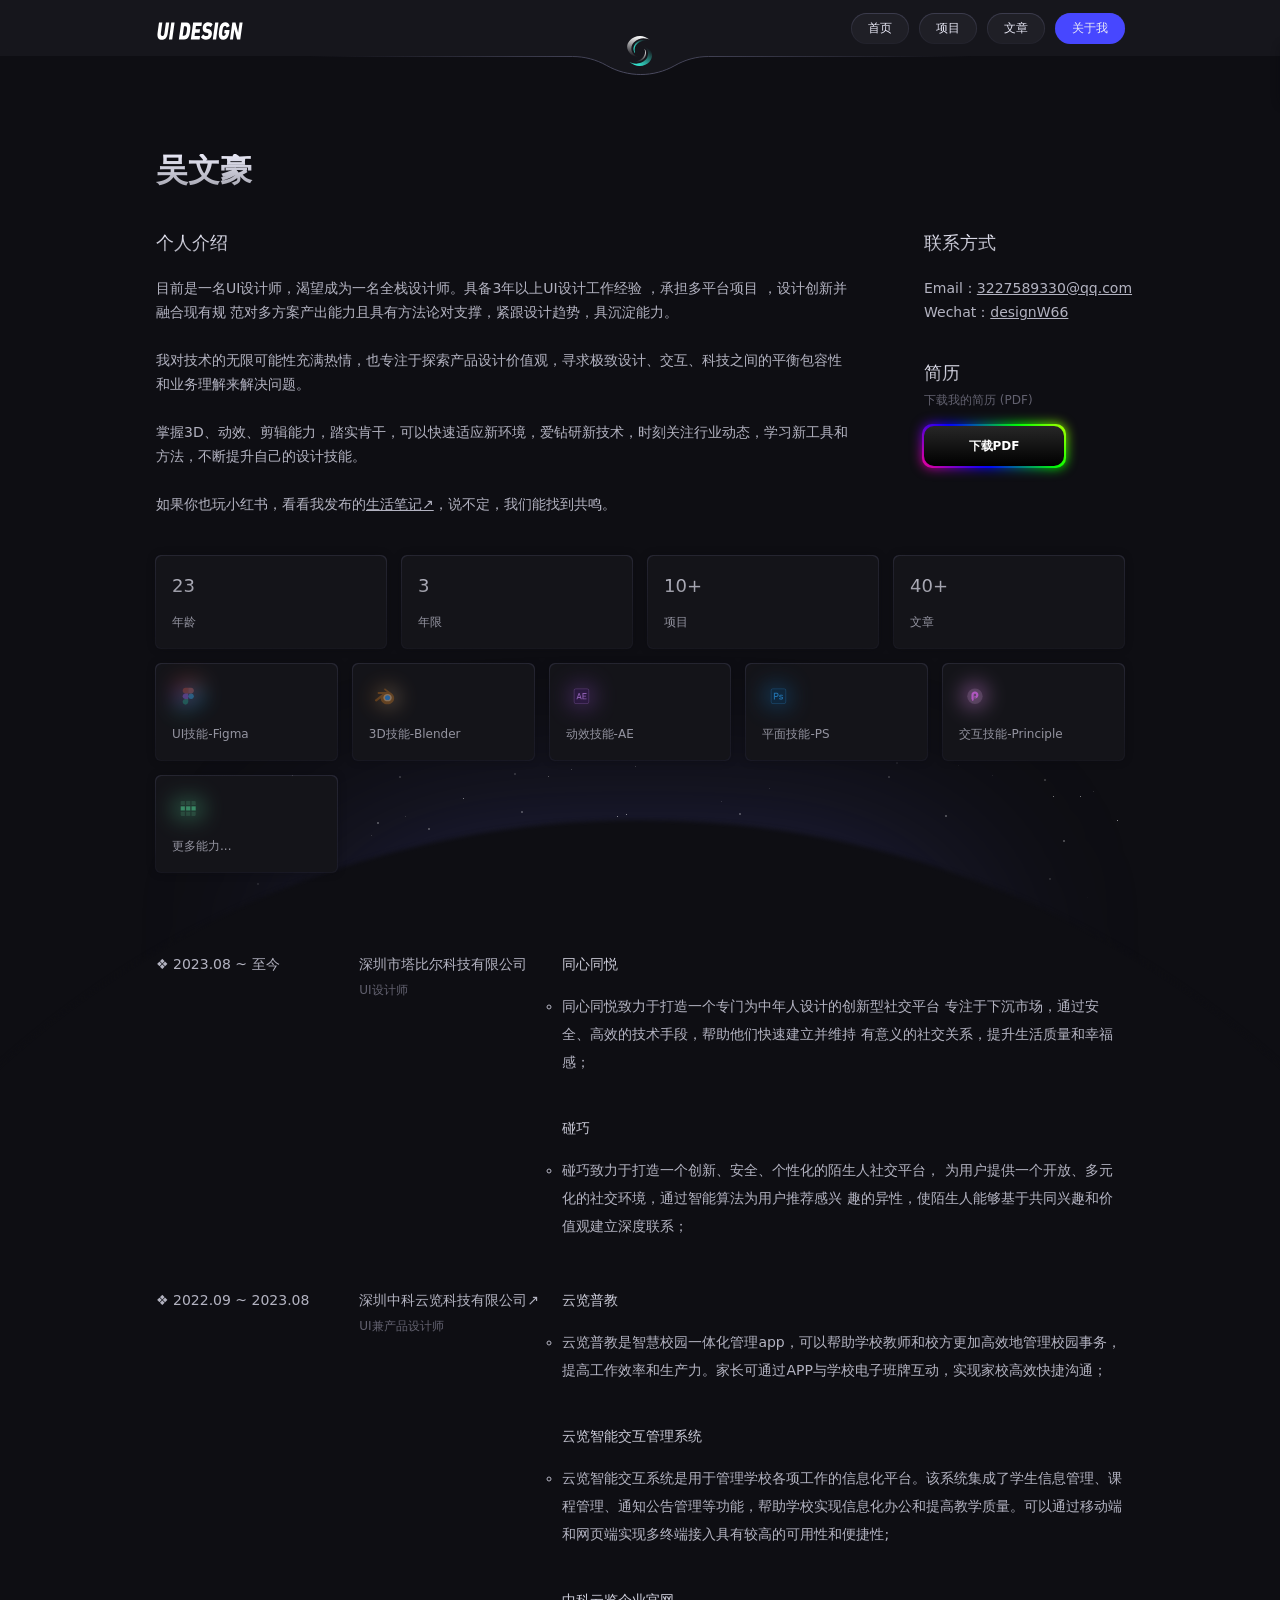
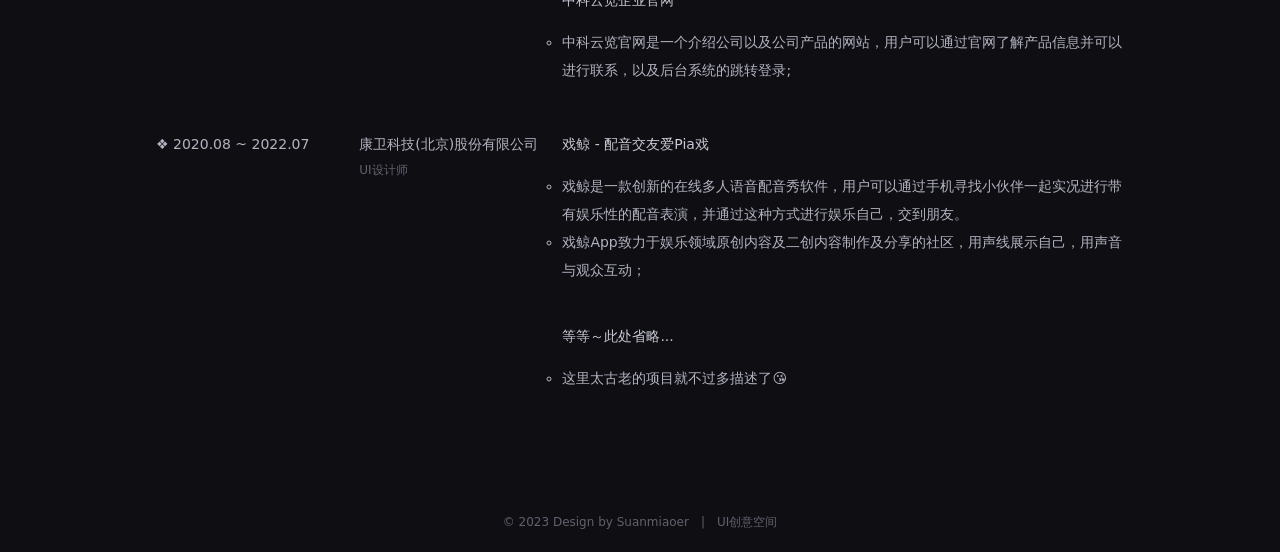
==== about.html @ 1fe94b53 "Add files via upload" ====
<!DOCTYPE html>
<html lang="zh-CN" style="color-scheme: dark;">

<head>
    <meta charset="UTF-8">
    <meta name="viewport" content="width=device-width, initial-scale=1.0">
    <title>吴文豪 - UI Designer</title>
    <link rel="stylesheet" href="./css/style.min.css">
    <link rel="shortcut icon" href="./assets/public/logo.ico" />
</head>

<body>
    <canvas class="fireworks"></canvas>
    <div class="head">
        <div class="main">
            <a href="./index.html" class="logo"><img src="./assets/public/logo_text.svg"></a>
            <div class="menu">
                <li class="magical btn" onclick="window.location.href='./index.html'">首页</li>
                <li class="magical btn" onclick="window.location.href='./work.html'">项目</li>
                <li class="magical btn" onclick="window.location.href='./blog.html'">文章</li>
                <li class="magical btn nav" onclick="window.location.href='./about.html'">关于我</li>
            </div>
            <div class="menu" id="menu-expand">
                <li class="magical btn skin" id="menu-expand-child"><i class="icon menu-icon"></i></li>
            </div>
            <div id="menu-panel">
                <div class="menu-panel-content">
                    <li class="magical btn" onclick="window.location.href='./index.html'">首页</li>
                    <li class="magical btn" onclick="window.location.href='./work.html'">项目</li>
                    <li class="magical btn" onclick="window.location.href='./blog.html'">文章</li>
                    <li class="magical btn nav" onclick="window.location.href='./about.html'">关于我</li>
                </div>
            </div>
        </div>
        <blockquote><img src="./assets/public/logo.svg"></blockquote>
    </div>
    <div class="about">
        <div class="about-top">
            <div class="about-name">吴文豪</div>
            <div class="about-info">
                <div class="about-info-left">
                    <div class="about-info-title">个人介绍</div>
                    <div class="introduce-desc">
                        目前是一名UI设计师，渴望成为一名全栈设计师。具备3年以上UI设计工作经验 ，承担多平台项目 ，设计创新并融合现有规
                        范对多方案产出能力且具有方法论对支撑，紧跟设计趋势，具沉淀能力。<br><br>
                        我对技术的无限可能性充满热情，也专注于探索产品设计价值观，寻求极致设计、交互、科技之间的平衡包容性和业务理解来解决问题。<br><br>
                        掌握3D、动效、剪辑能力，踏实肯干，可以快速适应新环境，爱钻研新技术，时刻关注行业动态，学习新工具和方法，不断提升自己的设计技能。<br><br>
                        如果你也玩小红书，看看我发布的<a
                            href="https://www.xiaohongshu.com/user/profile/5ea2fc3e000000000100bd95?xhsshare=CopyLink&appuid=5ea2fc3e000000000100bd95&apptime=1718446067"
                            target="_blank">生活笔记↗</a>，说不定，我们能找到共鸣。
                    </div>
                </div>
                <div class="about-info-right">
                    <div class="contact">
                        <div class="about-info-title">联系方式</div>
                        <div class="contact-desc">
                            <div class="list">
                                <div class="list-label">Email：</div>
                                <div href="javascript:" class="list-value" id="email" tabindex="0" role="button"
                                    title="点击复制邮箱">
                                    <a id="emailCopied">3227589330@qq.com</a>
                                </div>
                                <span class="list-value copied">copied&nbsp;✓</span>
                            </div>
                            <div class="list">
                                <div class="list-label">Wechat：</div>
                                <div class="list-value">
                                    <a class="tooltip">designW66
                                        <div class="tooltip-box">
                                            <img src="./assets/about/wechat.png">
                                        </div>
                                    </a>
                                </div>
                            </div>
                        </div>
                    </div>
                    <div class="resume">
                        <div class="about-info-title resume-title">简历</div>
                        <div class="resume-desc">
                            <div class="resume-desc-helptext">下载我的简历 (PDF)</div>
                            <a href="./assets/about/个人简历.pdf" target="_blank" download="个人简历.pdf">
                                <div class="magical resume-btn">下载PDF</div>
                            </a>
                        </div>
                    </div>
                </div>
            </div>
        </div>
        <div class="about-middle">
            <div class="power">
                <div class="list-00">
                    <div class="magical power-card-number">
                        <a>
                            <div class="card-title">23</div>
                            <div class="card-text">年龄</div>
                        </a>
                    </div>
                    <div class="magical power-card-number">
                        <a>
                            <div class="card-title">3</div>
                            <div class="card-text">年限</div>
                        </a>
                    </div>
                    <div class="magical power-card-number">
                        <a>
                            <div class="card-title">10+</div>
                            <div class="card-text">项目</div>
                        </a>
                    </div>
                    <div class="magical power-card-number">
                        <a>
                            <div class="card-title">40+</div>
                            <div class="card-text">文章</div>
                        </a>
                    </div>
                </div>
                <div class="list-01">
                    <div class="magical power-card">
                        <a>
                            <div class="card-img" style="background-image: url('./assets/about/figma.svg')"></div>
                            <div class="card-text">UI技能-Figma</div>
                        </a>
                    </div>
                    <div class="magical power-card">
                        <a>
                            <div class="card-img" style="background-image: url('./assets/about/blender.svg')"></div>
                            <div class="card-text">3D技能-Blender</div>
                        </a>
                    </div>
                    <div class="magical power-card">
                        <a>
                            <div class="card-img" style="background-image: url('./assets/about/ae.svg')"></div>
                            <div class="card-text">动效技能-AE</div>
                        </a>
                    </div>
                    <div class="magical power-card">
                        <a>
                            <div class="card-img" style="background-image: url('./assets/about/ps.svg')"></div>
                            <div class="card-text">平面技能-PS</div>
                        </a>
                    </div>
                    <div class="magical power-card">
                        <a>
                            <div class="card-img" style="background-image: url('./assets/about/pr.svg')"></div>
                            <div class="card-text">交互技能-Principle</div>
                        </a>
                    </div>
                    <div class="magical power-card">
                        <a>
                            <div class="card-img" style="background-image: url('./assets/about/menu.svg')"></div>
                            <div class="card-text">更多能力...</div>
                        </a>
                    </div>
                </div>
            </div>
        </div>
        <div class="about-bottom">
            <div class="experience">
                <div class="item">
                    <div class="time">❖ 2023.08 ~ 至今</div>
                    <div class="name">
                        <div class="company"><a href="javascript:void(0)"">深圳市塔比尔科技有限公司</a></div>
                        <div class=" job">UI设计师</div>
                    </div>
                    <div class="project-experience">
                        <div class="item">
                            <div class="title">同心同悦</div>
                            <div class="desc">
                                <ul>
                                    <li>同心同悦致力于打造一个专门为中年人设计的创新型社交平台 专注于下沉市场，通过安全、高效的技术手段，帮助他们快速建立并维持
                                        有意义的社交关系，提升生活质量和幸福感；</li>
                                </ul>
                            </div>
                        </div>
                        <div class="item">
                            <div class="title">碰巧</div>
                            <div class="desc">
                                <ul>
                                    <li>碰巧致力于打造一个创新、安全、个性化的陌生人社交平台， 为用户提供一个开放、多元化的社交环境，通过智能算法为用户推荐感兴
                                        趣的异性，使陌生人能够基于共同兴趣和价值观建立深度联系；</li>
                                </ul>
                            </div>
                        </div>
                    </div>
                </div>
                <div class="item">
                    <div class="time">❖ 2022.09 ~ 2023.08</div>
                    <div class="name">
                        <div class="company"><a href="https://yunlanzk.com/" target="_blank">深圳中科云览科技有限公司↗</a></div>
                        <div class="job">UI兼产品设计师</div>
                    </div>
                    <div class="project-experience">
                        <div class="item">
                            <div class="title">云览普教</div>
                            <div class="desc">
                                <ul>
                                    <li>云览普教是智慧校园一体化管理app，可以帮助学校教师和校方更加高效地管理校园事务，提高工作效率和生产力。家长可通过APP与学校电子班牌互动，实现家校高效快捷沟通；
                                    </li>
                                </ul>
                            </div>
                        </div>
                        <div class="item">
                            <div class="title">云览智能交互管理系统</div>
                            <div class="desc">
                                <ul>
                                    <li>云览智能交互系统是用于管理学校各项工作的信息化平台。该系统集成了学生信息管理、课程管理、通知公告管理等功能，帮助学校实现信息化办公和提高教学质量。可以通过移动端和网页端实现多终端接入具有较高的可用性和便捷性;
                                    </li>
                                </ul>
                            </div>
                        </div>
                        <div class="item">
                            <div class="title">中科云览企业官网</div>
                            <div class="desc">
                                <ul>
                                    <li>中科云览官网是一个介绍公司以及公司产品的网站，用户可以通过官网了解产品信息并可以进行联系，以及后台系统的跳转登录;</li>
                                </ul>
                            </div>
                        </div>
                    </div>
                </div>
                <div class="item">
                    <div class="time">❖ 2020.08 ~ 2022.07</div>
                    <div class="name">
                        <div class="company"><a href="javascript:void(0)">康卫科技(北京)股份有限公司</a></div>
                        <div class="job">UI设计师</div>
                    </div>
                    <div class="project-experience">
                        <div class="item">
                            <div class="title">戏鲸 - 配音交友爱Pia戏</div>
                            <div class="desc">
                                <ul>
                                    <li>戏鲸是一款创新的在线多人语音配音秀软件，用户可以通过手机寻找小伙伴一起实况进行带有娱乐性的配音表演，并通过这种方式进行娱乐自己，交到朋友。</li>
                                    <li>戏鲸App致力于娱乐领域原创内容及二创内容制作及分享的社区，用声线展示自己，用声音与观众互动；</li>
                                </ul>
                            </div>
                        </div>
                        <div class="item">
                            <div class="title">等等～此处省略...</div>
                            <div class="desc">
                                <ul>
                                    <li>这里太古老的项目就不过多描述了😘</li>
                                </ul>
                            </div>
                        </div>
                    </div>
                </div>
            </div>
        </div>
    </div>
    <div class="footer">
        <div class="copyright">
            <div>© 2023 Design by <a href="javascript:void(0)">Suanmiaoer</a></div>
            <span>|</span>
            <div class=" fillings">
                <a href="javascript:void(0)">UI创意空间</a>
            </div>
        </div>
    </div>
    <div class=" widget">
        <div class="shape-light"></div>
        <div class="shape-star">
            <div class="rising-stars rising-stars-visible">
                <div style="height:1px;width:1px"></div>
                <div style="height:2px;width:2px"></div>
                <div style="height:1px;width:1px"></div>
            </div>
        </div>
        <div class="shape-earth"></div>
    </div>
</body>
<script type="text/javascript">
    //切换窗口时改变页面title标题
    window.onblur = function () {
        document.title = "😭你快回来";
    };
    window.onfocus = function () {
        document.title = "吴文豪 - UI Designer";
    }
</script>
<script src="./js/main.min.js"></script>
<script src='./js/anime.js'></script>
<script src='./js/firework.js'></script>

</html>
---- css/style.min.css ----
@media screen and (max-width: 768px) {
    .about-info {
        flex-direction: column
    }

    .list-00,
    .list-01 {
        grid-template-columns: 1fr 1fr !important
    }

    .about-bottom .experience .item {
        grid-template-columns: none !important;
        grid-template-rows: 1fr !important
    }

    .blog-left {
        display: none
    }

    .menu {
        display: none !important
    }

    #menu-expand {
        display: block !important
    }

    .hello::after {
        width: 320px !important;
        height: 320px !important
    }

    .copyright span,
    .fillings,
    .friends {
        display: none !important
    }
}

@media screen and (min-width: 769px) {
    #menu-panel {
        left: 100vw !important
    }
}

* {
    border: 0;
    margin: 0;
    padding: 0;
    box-sizing: border-box;
    list-style: none;
    font-size: 12px;
    text-decoration: unset
}

body {
    background-color: #0E0E13;
    color: #E8E8F6;
    font-family: Roboto, system-ui, -apple-system, "Segoe UI", "Helvetica Neue", Arial, "Liberation Sans", sans-serif, "Apple Color Emoji", "Segoe UI Emoji", "Segoe UI Symbol", "Noto Color Emoji";
    -webkit-font-smoothing: antialiased;
    overflow-x: hidden
}

.fireworks {
    position: fixed;
    top: 0;
    left: 0;
    width: 100%;
    height: 100%;
    display: block;
    z-index: -999
}

.icon {
    font-size: 0
}

.icon.dark::before {
    content: url(../assets/public/skin_light.svg)
}

.icon.menu-icon::before {
    content: url(../assets/public/menu_icon.svg)
}

.magical {
    --circle-size: 600px;
    --inset: 1px;
    --border: 6px;
    position: relative;
    display: flex;
    align-items: center;
    justify-content: center;
    border-radius: var(--border);
    background-color: #0E0E13
}

.magical::before,
.magical::after {
    content: '';
    position: absolute;
    width: calc(100% + var(--inset)*2);
    height: calc(100% + var(--inset)*2);
    border-radius: var(--border);
    inset: calc(0 - var(--inset))
}

.magical::before {
    background: radial-gradient(var(--circle-size) circle at var(--mouse-x) var(--mouse-y), rgba(255, 255, 255, 0.3), transparent 40%);
    z-index: -1
}

.magical::after {
    background: linear-gradient(180deg, rgba(78, 78, 100, 0.48) 0%, rgba(78, 78, 100, 0.2) 100%);
    z-index: -2
}

.magical .show {
    width: 100%;
    height: 100%;
    position: absolute;
    border-radius: var(--border);
    opacity: 0;
    pointer-events: none;
    background: radial-gradient(var(--circle-size) circle at var(--mouse-x) var(--mouse-y), rgba(255, 255, 255, 0.01), transparent 40%)
}

.btn {
    --border: 9999px;
    background-image: radial-gradient(var(--circle-size) circle at var(--mouse-x) var(--mouse-y), rgba(255, 255, 255, 0.06), transparent 40%)
}

.btn::before {
    background: radial-gradient(var(--circle-size) circle at var(--mouse-x) var(--mouse-y), rgba(255, 255, 255, 0.4), transparent 40%)
}

.btn::after {
    background: linear-gradient(180deg, rgba(78, 78, 100, 0.68) 0%, rgba(78, 78, 100, 0.2) 100%)
}

.head {
    position: fixed;
    padding: 0 40px;
    width: 100%;
    --height: 56px;
    height: var(--height);
    display: flex;
    justify-content: center;
    align-items: center;
    --mw: 968px;
    background: rgba(25, 25, 32, 0.8);
    backdrop-filter: blur(4px);
    flex-direction: column;
    z-index: 100
}

.head .main {
    width: 100%;
    display: flex;
    justify-content: space-between;
    align-items: center;
    max-width: var(--mw)
}

.head .logo {
    height: 20px
}

.head #menu-expand {
    display: none
}

.head #menu-expand.active {
    pointer-events: none
}

.head #menu-expand.active+#menu-panel {
    left: 40px
}

.head #menu-expand>.menu-icon {
    transition: transform .5s
}

.head #menu-expand .active #menu-expand>.menu-icon {
    transform: rotate(45deg)
}

@keyframes goOut {
    0% {
        left: 40px
    }

    100% {
        left: 100vw
    }
}

.head .menu {
    display: flex;
    gap: 12px
}

.head .menu li {
    --circle-size: 100px;
    border-radius: 9999px;
    padding: 6px 16px;
    cursor: pointer;
    background-color: #1F1F26;
    transition: .3s background ease-in-out
}

.head .menu li.nav,
.head .menu li.nav::before {
    background-color: #4747ff
}

.head .menu .skin {
    width: 14px;
    padding: 6px 13px
}

.head #menu-panel {
    width: calc(100vw - 80px);
    position: absolute;
    top: 44px;
    left: 100vw;
    padding: 16px 24px;
    background: rgba(25, 25, 32, 0.96);
    backdrop-filter: blur(4px);
    border-radius: 6px;
    box-shadow: 0px 0px 8px 0px rgba(10, 10, 14, 0.4);
    z-index: 101
}

.head #menu-panel .menu-panel-content {
    display: flex;
    flex-direction: row;
    flex-wrap: wrap;
    justify-content: flex-end;
    gap: 16px
}

.head #menu-panel .menu-panel-content li {
    --circle-size: 100px;
    border-radius: 9999px;
    padding: 6px 16px;
    cursor: pointer;
    background-color: #1F1F26;
    transition: .3s background ease-in-out
}

.head #menu-panel .menu-panel-content li.nav,
.head #menu-panel .menu-panel-content li.nav::before {
    background-color: #6361DC
}

.head blockquote {
    position: absolute;
    inset: calc(20px + var(--height)) 0 0;
    font-size: 0;
    width: 100%;
    display: flex;
    align-items: flex-end;
    justify-content: center
}

.head blockquote::after {
    content: '';
    position: absolute;
    bottom: 0;
    left: 0;
    right: 0;
    height: 20px;
    background: url("../assets/public/head_bottom_line.svg") no-repeat center top;
    z-index: -1
}

.head blockquote img {
    margin-bottom: 10px;
    animation: rotate 6s linear infinite
}

@keyframes rotate {
    0% {
        transform: rotate(0deg)
    }

    100% {
        transform: rotate(360deg)
    }
}

.footer {
    padding: 60px 40px 20px 40px;
    font-size: 12px;
    line-height: 20px;
    color: #62616F
}

.footer .copyright {
    display: flex;
    justify-content: center;
    align-items: center;
    --mw: 968px;
    gap: 12px
}

.footer .copyright .main {
    width: 100%;
    display: flex;
    justify-content: space-between;
    align-items: center;
    max-width: var(--mw)
}

.footer .copyright a {
    transition: color .15s ease-in;
    color: #62616F
}

.footer .copyright a:hover {
    color: #6361DC
}

.footer .copyright .friends {
    display: flex;
    justify-content: center;
    align-items: center;
    --mw: 968px;
    gap: 8px
}

.footer .copyright .friends .main {
    width: 100%;
    display: flex;
    justify-content: space-between;
    align-items: center;
    max-width: var(--mw)
}

.widget {
    display: flex;
    justify-content: center;
    align-items: center;
    --mw: 968px
}

.widget .main {
    width: 100%;
    display: flex;
    justify-content: space-between;
    align-items: center;
    max-width: var(--mw)
}

.widget .shape-light {
    z-index: -99;
    position: fixed;
    bottom: -180px;
    width: 600px;
    height: 200px;
    border-radius: 9999px;
    background: rgba(99, 97, 220, 0.4);
    filter: blur(100px)
}

.widget .shape-star {
    position: fixed;
    z-index: -98;
    bottom: 0;
    height: 150px;
    width: var(--mw);
    -webkit-mask-image: linear-gradient(180deg, rgba(217, 217, 217, 0) 0%, rgba(217, 217, 217, 0.8) 25%, #d9d9d9 50%, rgba(217, 217, 217, 0.8) 75%, rgba(217, 217, 217, 0) 100%);
    mask-image: linear-gradient(180deg, rgba(217, 217, 217, 0) 0%, rgba(217, 217, 217, 0.8) 25%, #d9d9d9 50%, rgba(217, 217, 217, 0.8) 75%, rgba(217, 217, 217, 0) 100%);
    -webkit-mask-size: cover;
    mask-size: cover
}

@keyframes risingStarsAnination {
    0% {
        transform: translateZ(0) translateY(0)
    }

    to {
        transform: translateZ(0) translateY(-2000px)
    }
}

.widget .shape-star .rising-stars {
    opacity: .7;
    pointer-events: none
}

.widget .shape-star .rising-stars div {
    background: transparent;
    border-radius: 50%
}

.widget .shape-star .rising-stars div:nth-child(1) {
    animation-duration: 100s !important;
    box-shadow: 136px 13273px #fff, 347px 1735px #fff, 813px 1674px #fff, 1949px 440px #fff, 1440px 41px #fff, 437px 1122px #fff, 406px 430px #fff, 1014px 25px #fff, 1330px 1616px #fff, 1636px 1496px #fff, 1358px 800px #fff, 48px 857px #fff, 900px 1821px #fff, 906px 1975px #fff, 832px 163px #fff, 1911px 1480px #fff, 576px 523px #fff, 783px 1435px #fff, 738px 1712px #fff, 1822px 193px #fff, 1168px 1172px #fff, 480px 687px #fff, 798px 337px #fff, 1747px 824px #fff, 1296px 1690px #fff, 1277px 1786px #fff, 1941px 1271px #fff, 1925px 784px #fff, 400px 1302px #fff, 112px 882px #fff, 1008px 1624px #fff, 55px 1604px #fff, 1143px 1555px #fff, 1354px 1344px #fff, 1687px 601px #fff, 651px 617px #fff, 984px 1737px #fff, 505px 1689px #fff, 634px 1460px #fff, 770px 827px #fff, 315px 833px #fff, 192px 1677px #fff, 1324px 580px #fff, 1862px 1217px #fff, 157px 1255px #fff, 1265px 1949px #fff, 259px 482px #fff, 1925px 39px #fff, 1823px 1401px #fff, 172px 1227px #fff, 1120px 662px #fff, 621px 681px #fff, 959px 1389px #fff, 370px 367px #fff, 1629px 754px #fff, 117px 756px #fff, 415px 19px #fff, 1158px 1227px #fff, 36px 322px #fff, 315px 1172px #fff, 1156px 1010px #fff, 758px 828px #fff, 1576px 1585px #fff, 725px 1487px #fff, 1987px 1199px #fff, 832px 827px #fff, 1162px 92px #fff, 103px 1868px #fff, 588px 198px #fff, 695px 984px #fff, 1256px 1513px #fff, 29px 924px #fff, 1991px 1022px #fff, 317px 932px #fff, 114px 1610px #fff, 1073px 1420px #fff, 1161px 1045px #fff, 684px 312px #fff, 250px 419px #fff, 151px 76px #fff, 1228px 400px #fff, 1381px 202px #fff, 1210px 207px #fff, 951px 1633px #fff, 1585px 1768px #fff, 1187px 1462px #fff, 231px 1455px #fff, 1457px 1778px #fff, 1604px 75px #fff, 1952px 1575px #fff, 1870px 10px #fff, 1240px 1824px #fff, 591px 554px #fff, 1696px 112px #fff, 1618px 662px #fff, 860px 1971px #fff, 899px 1140px #fff, 1334px 285px #fff, 1051px 732px #fff, 267px 1737px #fff, 1363px 965px #fff, 1829px 1718px #fff, 1966px 1063px #fff, 979px 1908px #fff, 1654px 1085px #fff, 416px 1055px #fff, 1758px 576px #fff, 1604px 720px #fff, 840px 143px #fff, 852px 1385px #fff, 411px 1808px #fff, 992px 28px #fff, 1461px 122px #fff, 1110px 671px #fff, 221px 1734px #fff, 1886px 1139px #fff, 1963px 1765px #fff, 406px 456px #fff, 461px 1710px #fff, 524px 1305px #fff, 905px 1265px #fff, 731px 126px #fff, 1748px 186px #fff, 759px 1511px #fff, 1502px 1174px #fff, 163px 1326px #fff, 1236px 416px #fff, 963px 1543px #fff, 509px 373px #fff, 1965px 942px #fff, 1621px 1614px #fff, 211px 515px #fff, 1064px 990px #fff, 475px 715px #fff, 1977px 366px #fff, 1480px 1801px #fff, 693px 701px #fff, 944px 628px #fff, 1870px 1324px #fff, 1745px 442px #fff, 753px 1087px #fff, 1639px 620px #fff, 1838px 1570px #fff, 1945px 1028px #fff, 1692px 1037px #fff, 276px 440px #fff, 668px 1787px #fff, 440px 1541px #fff, 1493px 199px #fff, 1930px 1584px #fff, 1856px 700px #fff, 1161px 682px #fff, 1671px 664px #fff, 286px 1182px #fff, 1933px 1388px #fff, 743px 1367px #fff, 849px 1823px #fff, 136px 25px #fff, 568px 102px #fff, 659px 687px #fff, 27px 211px #fff, 1980px 602px #fff, 383px 176px #fff, 1124px 470px #fff, 1143px 100px #fff, 1744px 1751px #fff, 689px 614px #fff, 596px 1867px #fff, 710px 883px #fff, 637px 202px #fff, 1372px 962px #fff, 1595px 1650px #fff, 1491px 1428px #fff, 873px 235px #fff, 1127px 582px #fff, 700px 140px #fff, 1470px 1395px #fff, 1133px 1532px #fff, 1736px 1749px #fff, 1841px 228px #fff, 529px 1790px #fff, 1084px 1246px #fff, 1365px 230px #fff, 529px 304px #fff, 528px 1689px #fff, 1549px 1892px #fff, 975px 1315px #fff, 1924px 1909px #fff, 423px 115px #fff, 1198px 432px #fff, 1081px 956px #fff, 1890px 1360px #fff, 872px 535px #fff, 781px 630px #fff, 1010px 197px #fff, 651px 125px #fff, 1569px 1159px #fff, 233px 759px #fff, 372px 139px #fff, 742px 1233px #fff, 302px 1514px #fff, 1159px 879px #fff, 1536px 213px #fff, 1212px 49px #fff, 897px 1653px #fff, 1735px 765px #fff, 1086px 410px #fff, 609px 1933px #fff, 127px 172px #fff, 179px 1873px #fff, 584px 299px #fff, 861px 1050px #fff, 400px 234px #fff, 1401px 806px #fff, 1086px 47px #fff, 1735px 1844px #fff, 1874px 1698px #fff, 975px 720px #fff, 164px 845px #fff, 461px 66px #fff, 894px 1102px #fff, 151px 1968px #fff, 258px 1303px #fff, 366px 593px #fff, 390px 1023px #fff, 1296px 661px #fff, 308px 285px #fff, 554px 1926px #fff, 1409px 527px #fff, 1661px 316px #fff, 101px 439px #fff, 1051px 1323px #fff, 1144px 1541px #fff, 479px 16px #fff, 1172px 911px #fff, 1087px 1807px #fff, 1699px 628px #fff, 1859px 1056px #fff, 571px 1977px #fff, 137px 1578px #fff, 906px 847px #fff, 1071px 430px #fff, 212px 323px #fff, 353px 276px #fff, 680px 316px #fff, 1781px 1151px #fff, 137px 1426px #fff, 1270px 1679px #fff, 696px 220px #fff, 587px 184px #fff, 704px 795px #fff, 1646px 907px #fff, 1546px 11px #fff, 369px 1976px #fff, 1199px 815px #fff, 290px 913px #fff, 159px 1921px #fff, 955px 1406px #fff, 748px 1132px #fff, 1388px 1674px #fff, 1390px 1925px #fff, 961px 70px #fff, 1015px 927px #fff, 470px 64px #fff, 1125px 684px #fff, 615px 1839px #fff, 1318px 1437px #fff, 1338px 1130px #fff, 295px 1857px #fff, 1656px 1208px #fff, 1550px 1250px #fff, 595px 1523px #fff, 943px 1812px #fff, 976px 1048px #fff, 175px 1883px #fff, 641px 1066px #fff, 1115px 758px #fff, 1726px 1072px #fff, 1403px 1085px #fff, 1601px 935px #fff, 221px 877px #fff, 1318px 1484px #fff, 1382px 1995px #fff, 737px 1875px #fff, 772px 1635px #fff, 869px 1654px #fff, 1179px 18px #fff, 518px 695px #fff, 691px 1963px #fff, 1290px 1259px #fff, 121px 1616px #fff, 531px 1751px #fff, 538px 968px #fff, 1492px 1387px #fff, 848px 1586px #fff, 665px 1946px #fff, 307px 984px #fff, 593px 1790px #fff, 282px 981px #fff, 1383px 1886px #fff, 1220px 1353px #fff, 537px 1893px #fff, 1228px 1085px #fff, 1415px 532px #fff, 660px 982px #fff, 308px 1837px #fff, 1644px 694px #fff, 1137px 296px #fff, 1010px 450px #fff, 1405px 1366px #fff, 1823px 1910px #fff, 623px 1983px #fff, 585px 716px #fff, 1521px 888px #fff, 334px 1235px #fff, 989px 1957px #fff, 1055px 1917px #fff, 1012px 1921px #fff, 502px 793px #fff, 362px 394px #fff, 437px 1451px #fff, 49px 1224px #fff, 1883px 326px #fff, 235px 1679px #fff, 355px 1148px #fff, 204px 907px #fff, 1405px 851px #fff, 404px 986px #fff, 126px 239px #fff, 1311px 1960px #fff, 1178px 804px #fff, 692px 1467px #fff, 523px 1043px #fff, 259px 1128px #fff, 940px 229px #fff, 733px 590px #fff, 845px 1397px #fff, 64px 383px #fff, 220px 1136px #fff, 307px 48px #fff, 1996px 1239px #fff, 495px 322px #fff, 1245px 1786px #fff, 392px 26px #fff, 1053px 835px #fff, 68px 296px #fff, 1165px 63px #fff, 1992px 584px #fff, 1947px 881px #fff, 1012px 205px #fff, 419px 1901px #fff, 91px 667px #fff, 558px 1692px #fff, 129px 252px #fff, 369px 428px #fff, 241px 1865px #fff, 289px 1345px #fff, 1591px 1655px #fff, 29px 585px #fff, 489px 885px #fff, 342px 307px #fff, 589px 658px #fff, 1069px 348px #fff, 355px 690px #fff, 1141px 483px #fff, 299px 1211px #fff, 217px 1040px #fff, 266px 524px #fff, 1151px 304px #fff, 777px 1096px #fff, 1166px 1726px #fff, 1332px 819px #fff, 986px 1727px #fff, 87px 1949px #fff, 1962px 83px #fff, 133px 708px #fff, 1603px 504px #fff, 487px 1316px #fff, 216px 863px #fff, 877px 162px #fff, 1234px 1181px #fff, 1102px 1118px #fff, 509px 475px #fff, 621px 935px #fff, 658px 589px #fff, 665px 1606px #fff, 878px 1542px #fff, 864px 882px #fff, 1070px 1310px #fff, 1983px 1146px #fff, 1673px 1885px #fff, 1008px 351px #fff, 1896px 494px #fff, 1523px 1071px #fff, 1424px 773px #fff, 1077px 571px #fff, 281px 602px #fff, 19px 1135px #fff, 852px 1826px #fff, 1114px 1291px #fff, 956px 257px #fff, 1956px 1188px #fff, 1779px 284px #fff, 204px 613px #fff, 1892px 1213px #fff, 1787px 1914px #fff, 1732px 695px #fff, 1497px 375px #fff, 1266px 1719px #fff, 1668px 1242px #fff, 931px 147px #fff, 399px 1359px #fff, 1626px 518px #fff, 840px 1495px #fff, 145px 926px #fff, 924px 46px #fff, 1907px 1649px #fff, 953px 1435px #fff, 1530px 373px #fff, 320px 1346px #fff, 1007px 581px #fff, 897px 46px #fff, 926px 1693px #fff, 1187px 370px #fff, 69px 939px #fff, 64px 1548px #fff, 66px 491px #fff, 1871px 676px #fff, 1240px 722px #fff, 1223px 216px #fff, 1743px 1566px #fff, 1901px 1944px #fff, 918px 583px #fff, 285px 601px #fff, 1303px 263px #fff, 1156px 1288px #fff, 1897px 61px #fff, 463px 1533px #fff, 98px 1153px #fff, 1430px 1811px #fff, 304px 651px #fff, 722px 260px #fff, 219px 1577px #fff, 157px 112px #fff, 1146px 1534px #fff, 972px 230px #fff, 529px 962px #fff, 91px 947px #fff, 410px 1245px #fff, 1556px 586px #fff, 591px 1038px #fff, 1571px 892px #fff, 236px 1129px #fff, 976px 1915px #fff, 903px 590px #fff, 939px 521px #fff, 697px 859px #fff, 1192px 71px #fff, 614px 366px #fff, 1197px 1094px #fff, 1433px 839px #fff, 1689px 1700px #fff, 1023px 1084px #fff, 176px 1110px #fff, 12px 830px #fff, 1880px 1619px #fff, 1914px 994px #fff, 218px 987px #fff, 1585px 517px #fff, 1837px 502px #fff, 1878px 1043px #fff, 30px 837px #fff, 1582px 1999px #fff, 1698px 940px #fff, 613px 266px #fff, 1628px 29px #fff, 1113px 180px #fff, 239px 269px #fff, 1903px 449px #fff, 1788px 1095px #fff, 51px 1761px #fff, 421px 1073px #fff, 353px 292px #fff, 1612px 749px #fff, 986px 601px #fff, 450px 343px #fff, 1386px 1341px #fff, 204px 848px #fff, 1527px 110px #fff, 379px 1993px #fff, 820px 1197px #fff, 279px 1804px #fff, 160px 1801px #fff, 1475px 1135px #fff, 1374px 1626px #fff, 873px 1542px #fff, 1637px 1435px #fff, 470px 1761px #fff, 628px 919px #fff, 628px 574px #fff
}

.widget .shape-star .rising-stars div:nth-child(2) {
    animation-duration: 150s !important;
    box-shadow: 1046px 2770px #fff, 584px 202px #fff, 195px 1038px #fff, 84px 741px #fff, 466px 961px #fff, 192px 609px #fff, 704px 571px #fff, 1498px 1059px #fff, 21px 1214px #fff, 643px 408px #fff, 848px 514px #fff, 420px 1928px #fff, 866px 698px #fff, 1071px 119px #fff, 1284px 570px #fff, 907px 89px #fff, 1990px 137px #fff, 768px 1886px #fff, 1602px 623px #fff, 223px 255px #fff, 1224px 1955px #fff, 1216px 1001px #fff, 817px 1781px #fff, 1586px 684px #fff, 221px 71px #fff, 1885px 1713px #fff, 1441px 15px #fff, 1946px 1649px #fff, 437px 1773px #fff, 1831px 657px #fff, 1230px 220px #fff, 906px 1681px #fff, 906px 184px #fff, 1689px 859px #fff, 1655px 564px #fff, 1900px 1354px #fff, 378px 1964px #fff, 985px 1685px #fff, 1357px 999px #fff, 1518px 1502px #fff, 1068px 338px #fff, 920px 1753px #fff, 1589px 1108px #fff, 1212px 1920px #fff, 199px 596px #fff, 172px 67px #fff, 1104px 797px #fff, 682px 571px #fff, 228px 1285px #fff, 401px 751px #fff, 558px 1703px #fff, 1382px 736px #fff, 463px 1746px #fff, 579px 1384px #fff, 208px 1771px #fff, 290px 881px #fff, 408px 1189px #fff, 1024px 768px #fff, 247px 282px #fff, 1254px 1274px #fff, 592px 1785px #fff, 460px 914px #fff, 275px 429px #fff, 991px 93px #fff, 1961px 429px #fff, 998px 1797px #fff, 1363px 1258px #fff, 1387px 611px #fff, 1850px 482px #fff, 401px 482px #fff, 899px 966px #fff, 1424px 1844px #fff, 1555px 1899px #fff, 625px 506px #fff, 41px 219px #fff, 958px 1518px #fff, 1894px 717px #fff, 1207px 807px #fff, 183px 614px #fff, 1146px 467px #fff, 349px 1521px #fff, 587px 1330px #fff, 940px 1640px #fff, 1167px 1990px #fff, 1728px 1870px #fff, 88px 336px #fff, 1326px 944px #fff, 1103px 117px #fff, 1531px 1508px #fff, 588px 1497px #fff, 1193px 1036px #fff, 475px 345px #fff, 775px 731px #fff, 1189px 411px #fff, 1657px 108px #fff, 828px 1788px #fff, 622px 357px #fff, 1441px 1292px #fff, 1332px 361px #fff, 979px 376px #fff, 504px 412px #fff, 1470px 290px #fff, 1422px 1637px #fff, 911px 1694px #fff, 1304px 1729px #fff, 1378px 890px #fff, 181px 1238px #fff, 166px 1011px #fff, 570px 823px #fff, 1842px 771px #fff, 1495px 189px #fff, 324px 1077px #fff, 850px 883px #fff, 1718px 1273px #fff, 1559px 215px #fff, 425px 254px #fff, 114px 1855px #fff, 1425px 253px #fff, 1327px 477px #fff, 1644px 234px #fff, 851px 1060px #fff, 384px 1151px #fff, 78px 433px #fff, 269px 847px #fff, 11px 1426px #fff, 1583px 31px #fff, 1067px 48px #fff, 1532px 544px #fff, 1418px 923px #fff, 1609px 1733px #fff, 96px 1597px #fff, 1818px 421px #fff, 1059px 181px #fff, 156px 1830px #fff, 1565px 11px #fff, 989px 287px #fff, 827px 459px #fff, 1730px 1155px #fff, 688px 939px #fff, 694px 6px #fff, 360px 1041px #fff, 1230px 1560px #fff, 1228px 1637px #fff, 207px 460px #fff, 1869px 627px #fff, 69px 872px #fff, 438px 154px #fff, 217px 721px #fff, 141px 678px #fff, 606px 1622px #fff, 1836px 1505px #fff, 568px 1817px #fff, 1692px 901px #fff, 1726px 1257px #fff, 272px 77px #fff, 1327px 405px #fff, 833px 628px #fff, 974px 782px #fff, 828px 1085px #fff, 1516px 57px #fff, 1432px 279px #fff, 1308px 608px #fff, 419px 1365px #fff, 989px 1354px #fff, 343px 557px #fff, 1787px 1617px #fff, 609px 281px #fff, 397px 635px #fff, 330px 1483px #fff, 1039px 1891px #fff, 623px 390px #fff, 849px 1113px #fff, 774px 1584px #fff, 339px 1374px #fff, 910px 294px #fff, 348px 1997px #fff, 961px 1571px #fff, 108px 1103px #fff, 761px 1908px #fff, 1612px 1543px #fff, 1978px 1013px #fff, 1420px 170px #fff, 250px 157px #fff, 760px 804px #fff, 503px 1240px #fff, 913px 1425px #fff, 694px 541px #fff, 999px 1757px #fff, 1792px 865px #fff, 521px 1962px #fff, 892px 1943px #fff, 1266px 744px #fff, 1315px 121px #fff, 957px 1880px #fff, 1387px 334px #fff, 101px 132px #fff, 760px 1557px #fff, 1100px 112px #fff, 879px 173px #fff, 1712px 1707px #fff, 888px 28px #fff, 33px 1189px #fff, 1316px 1591px #fff, 254px 1751px #fff, 494px 1485px #fff, 1654px 782px #fff, 1983px 693px #fff, 754px 1919px #fff, 1116px 85px #fff, 1417px 634px #fff, 343px 657px #fff, 481px 1867px #fff, 805px 1831px #fff, 213px 1734px #fff, 1305px 225px #fff, 1158px 1852px #fff, 1335px 1897px #fff, 995px 514px #fff, 1297px 1704px #fff, 732px 25px #fff, 1190px 1980px #fff, 515px 1537px #fff, 1675px 639px #fff, 1693px 1862px #fff, 417px 1885px #fff, 1303px 1332px #fff, 1422px 259px #fff, 1176px 1403px #fff, 1477px 980px #fff, 1960px 461px #fff, 99px 980px #fff, 1139px 418px #fff, 1357px 487px #fff, 1009px 1329px #fff, 293px 355px #fff, 301px 464px #fff, 222px 138px #fff, 307px 265px #fff, 989px 856px #fff, 182px 1885px #fff, 1064px 1909px #fff, 885px 155px #fff, 403px 166px #fff, 1540px 1180px #fff, 310px 1519px #fff, 777px 496px #fff, 664px 1389px #fff, 1950px 758px #fff, 63px 1412px #fff, 1247px 1151px #fff, 365px 60px #fff, 1793px 502px #fff, 533px 320px #fff, 927px 766px #fff, 206px 340px #fff, 1261px 292px #fff, 1908px 1564px #fff, 99px 50px #fff, 1693px 1858px #fff, 641px 1034px #fff, 1063px 453px #fff, 1973px 163px #fff, 712px 600px #fff, 264px 1682px #fff, 1686px 289px #fff, 1305px 745px #fff, 30px 349px #fff, 649px 1772px #fff, 1032px 141px #fff, 204px 1345px #fff, 46px 289px #fff, 173px 466px #fff, 1369px 1116px #fff, 528px 196px #fff, 1355px 1117px #fff, 1344px 1192px #fff, 220px 304px #fff, 1816px 1984px #fff, 1903px 683px #fff, 389px 934px #fff, 79px 1352px #fff, 1317px 1295px #fff, 1169px 1389px #fff, 1061px 914px #fff, 1777px 1736px #fff, 1859px 286px #fff, 1479px 569px #fff, 930px 1613px #fff, 1892px 682px #fff, 867px 1193px #fff, 40px 1606px #fff, 624px 1860px #fff, 1829px 1897px #fff, 1891px 1944px #fff, 1633px 1642px #fff, 71px 627px #fff, 1334px 1548px #fff, 1461px 1437px #fff, 220px 547px #fff, 334px 907px #fff, 1512px 34px #fff, 789px 64px #fff, 190px 1169px #fff, 358px 22px #fff, 438px 115px #fff, 1576px 248px #fff, 117px 836px #fff, 957px 1773px #fff, 213px 1553px #fff, 1211px 1094px #fff, 1768px 1569px #fff, 541px 725px #fff, 1027px 1196px #fff, 996px 677px #fff, 1406px 1504px #fff, 707px 1457px #fff, 1704px 445px #fff, 1403px 1557px #fff, 1743px 223px #fff, 1866px 1923px #fff, 1137px 762px #fff, 1566px 1760px #fff, 1289px 1717px #fff, 1397px 634px #fff, 1286px 516px #fff, 1179px 1503px #fff, 1143px 1306px #fff, 489px 1107px #fff, 1663px 145px #fff, 1553px 1813px #fff, 1611px 1558px #fff, 969px 946px #fff, 243px 25px #fff, 518px 117px #fff, 1510px 12px #fff, 1461px 1296px #fff, 453px 697px #fff, 726px 1082px #fff, 1727px 410px #fff, 1242px 1258px #fff, 1847px 1331px #fff, 1746px 1023px #fff, 972px 1887px #fff, 704px 453px #fff, 424px 993px #fff, 1437px 797px #fff, 1947px 235px #fff, 916px 1060px #fff, 1034px 1354px #fff, 723px 1738px #fff, 447px 1609px #fff, 167px 780px #fff, 462px 1224px #fff, 704px 1676px #fff, 1880px 495px #fff, 665px 1497px #fff, 773px 1221px #fff, 471px 771px #fff, 549px 221px #fff, 846px 242px #fff, 638px 300px #fff, 75px 492px #fff, 856px 1803px #fff, 1605px 1288px #fff, 740px 11px #fff, 1009px 1229px #fff, 650px 1734px #fff, 565px 1651px #fff, 1314px 949px #fff, 852px 1135px #fff, 1742px 360px #fff, 512px 487px #fff, 965px 1638px #fff, 619px 1818px #fff, 982px 838px #fff, 36px 1269px #fff, 14px 542px #fff, 1913px 1614px #fff, 1231px 1455px #fff, 950px 1539px #fff, 1599px 124px #fff, 854px 661px #fff, 45px 810px #fff, 1098px 425px #fff, 1088px 579px #fff, 100px 673px #fff, 1729px 1110px #fff, 35px 507px #fff, 435px 708px #fff, 893px 127px #fff, 953px 1523px #fff, 1067px 1352px #fff, 1806px 376px #fff, 738px 1173px #fff, 676px 1910px #fff, 405px 805px #fff, 1289px 1838px #fff, 1794px 677px #fff, 1727px 1763px #fff, 729px 181px #fff, 417px 1509px #fff, 402px 867px #fff, 1047px 1577px #fff, 1748px 619px #fff, 815px 156px #fff, 1668px 13px #fff, 285px 1014px #fff, 499px 1355px #fff, 384px 819px #fff, 364px 1484px #fff, 968px 534px #fff, 1935px 1915px #fff, 662px 870px #fff, 1837px 1960px #fff, 1063px 1369px #fff, 388px 271px #fff, 1406px 1113px #fff, 1909px 897px #fff, 506px 101px #fff, 680px 1579px #fff, 1908px 1476px #fff, 1065px 1308px #fff, 892px 1806px #fff, 1303px 1738px #fff, 1112px 935px #fff, 1112px 354px #fff, 799px 1222px #fff, 1131px 1922px #fff, 341px 1281px #fff, 744px 298px #fff, 1519px 698px #fff, 934px 1143px #fff, 989px 584px #fff, 1250px 161px #fff, 49px 1336px #fff, 1154px 1944px #fff, 260px 1720px #fff, 243px 963px #fff, 1336px 834px #fff, 1373px 578px #fff, 1624px 146px #fff, 493px 141px #fff, 991px 1986px #fff, 715px 465px #fff, 1380px 373px #fff, 1134px 284px #fff, 1469px 1534px #fff, 1074px 1672px #fff, 836px 1225px #fff, 1115px 1213px #fff, 500px 509px #fff, 350px 817px #fff, 1352px 1204px #fff, 530px 786px #fff, 53px 906px #fff, 414px 601px #fff, 977px 552px #fff, 447px 196px #fff, 67px 548px #fff, 837px 399px #fff, 1786px 792px #fff, 1681px 1843px #fff, 1695px 847px #fff, 726px 768px #fff, 667px 1145px #fff, 382px 395px #fff, 502px 1182px #fff, 1930px 100px #fff, 492px 1356px #fff, 221px 977px #fff, 998px 848px #fff, 482px 531px #fff, 497px 239px #fff, 1795px 681px #fff, 1721px 1218px #fff, 521px 349px #fff, 1573px 1747px #fff, 294px 1103px #fff, 39px 235px #fff, 1502px 1754px #fff, 1918px 1587px #fff, 1448px 604px #fff, 583px 62px #fff, 790px 1923px #fff, 510px 344px #fff, 165px 1091px #fff, 1474px 1639px #fff, 1577px 1452px #fff, 1017px 99px #fff, 1547px 679px #fff, 852px 1216px #fff, 83px 1818px #fff, 1240px 1423px #fff, 1122px 1475px #fff, 418px 230px #fff, 1989px 1326px #fff, 1828px 1633px #fff, 1412px 373px #fff, 685px 1113px #fff, 1909px 1468px #fff;
    opacity: .5
}

.widget .shape-star .rising-stars div:nth-child(3) {
    animation-duration: 200s !important;
    box-shadow: 1858px 10327px #fff, 1161px 1700px #fff, 271px 1050px #fff, 1378px 1738px #fff, 1479px 1467px #fff, 1866px 1558px #fff, 802px 12px #fff, 1322px 341px #fff, 1593px 1458px #fff, 1500px 710px #fff, 1933px 1717px #fff, 487px 1255px #fff, 1547px 240px #fff, 1460px 931px #fff, 1725px 1308px #fff, 69px 335px #fff, 802px 1969px #fff, 1621px 1871px #fff, 1553px 113px #fff, 1166px 124px #fff, 1987px 79px #fff, 180px 1271px #fff, 466px 765px #fff, 129px 1528px #fff, 73px 117px #fff, 1836px 1944px #fff, 335px 125px #fff, 145px 364px #fff, 1864px 1974px #fff, 525px 559px #fff, 865px 876px #fff, 1097px 828px #fff, 1544px 1001px #fff, 1362px 411px #fff, 1218px 312px #fff, 185px 1270px #fff, 1273px 493px #fff, 1241px 1593px #fff, 1410px 1164px #fff, 398px 1009px #fff, 1700px 570px #fff, 1985px 937px #fff, 706px 958px #fff, 651px 1650px #fff, 765px 1675px #fff, 1557px 316px #fff, 779px 1365px #fff, 1150px 581px #fff, 251px 1600px #fff, 1244px 906px #fff, 912px 1051px #fff, 733px 1393px #fff, 1081px 847px #fff, 592px 420px #fff, 1820px 736px #fff, 912px 807px #fff, 1925px 711px #fff, 1862px 1277px #fff, 985px 1024px #fff, 162px 1318px #fff, 1714px 559px #fff, 1588px 1205px #fff, 763px 955px #fff, 1760px 1228px #fff, 756px 1980px #fff, 1119px 382px #fff, 1887px 1961px #fff, 1869px 798px #fff, 1105px 800px #fff, 1110px 1166px #fff, 1669px 1354px #fff, 1014px 128px #fff, 290px 692px #fff, 1666px 102px #fff, 249px 559px #fff, 1874px 1811px #fff, 1998px 1676px #fff, 1728px 1882px #fff, 1730px 736px #fff, 890px 426px #fff, 1388px 1047px #fff, 701px 374px #fff, 1542px 1736px #fff, 781px 163px #fff, 791px 809px #fff, 1649px 438px #fff, 1094px 1475px #fff, 241px 382px #fff, 1632px 1472px #fff, 62px 1676px #fff, 1154px 909px #fff, 501px 1121px #fff, 886px 526px #fff, 1587px 1752px #fff, 1247px 131px #fff, 1800px 242px #fff, 590px 1059px #fff, 837px 1819px #fff, 281px 1355px #fff, 161px 1898px #fff, 1465px 371px #fff, 1578px 823px #fff, 877px 1360px #fff, 276px 1713px #fff, 296px 522px #fff, 804px 173px #fff, 1793px 617px #fff, 1622px 1824px #fff, 237px 1068px #fff, 1933px 545px #fff, 1543px 1870px #fff, 884px 578px #fff, 125px 250px #fff, 986px 882px #fff, 1400px 1211px #fff, 570px 1508px #fff, 1449px 115px #fff, 726px 914px #fff, 1499px 1532px #fff, 1308px 968px #fff, 1876px 630px #fff, 843px 606px #fff, 144px 1085px #fff, 878px 1315px #fff, 1779px 1571px #fff, 1145px 1510px #fff, 1368px 1857px #fff, 852px 627px #fff, 1680px 641px #fff, 1652px 1798px #fff, 1303px 1056px #fff, 1391px 45px #fff, 365px 972px #fff, 1031px 1860px #fff, 1806px 1213px #fff, 1249px 233px #fff, 1126px 1513px #fff, 1921px 1055px #fff, 1490px 1176px #fff, 641px 1781px #fff, 1640px 854px #fff, 542px 1083px #fff, 106px 679px #fff, 1423px 857px #fff, 1254px 781px #fff, 1775px 950px #fff, 681px 239px #fff, 756px 478px #fff, 1199px 973px #fff, 346px 1704px #fff, 421px 911px #fff, 339px 1168px #fff, 586px 1762px #fff, 801px 274px #fff, 1901px 1693px #fff, 914px 1706px #fff, 976px 1023px #fff, 787px 802px #fff, 1057px 1614px #fff, 438px 173px #fff, 56px 1526px #fff, 258px 1960px #fff, 1756px 4px #fff, 434px 1702px #fff, 1590px 1362px #fff, 607px 1053px #fff, 1510px 1225px #fff, 683px 262px #fff, 184px 1205px #fff, 1579px 891px #fff, 131px 1755px #fff, 1929px 761px #fff, 1867px 1152px #fff, 1875px 280px #fff, 271px 1683px #fff, 671px 1224px #fff, 1836px 1011px #fff, 1323px 1211px #fff, 1149px 1503px #fff, 57px 1496px #fff, 149px 647px #fff, 1927px 142px #fff, 381px 1755px #fff, 265px 1660px #fff, 322px 1161px #fff, 946px 304px #fff, 1616px 1035px #fff, 1283px 1371px #fff, 1232px 1532px #fff, 1869px 387px #fff, 1101px 1882px #fff, 1428px 1762px #fff, 1666px 620px #fff, 444px 739px #fff, 1525px 1091px #fff, 1372px 1186px #fff, 1733px 898px #fff, 1076px 72px #fff, 538px 1382px #fff, 424px 1995px #fff, 571px 526px #fff, 412px 521px #fff, 1372px 564px #fff, 1358px 1203px #fff, 1427px 689px #fff, 1599px 1873px #fff, 589px 384px #fff, 855px 739px #fff, 1431px 1233px #fff, 983px 1877px #fff, 1174px 1911px #fff, 1194px 337px #fff, 206px 865px #fff, 621px 423px #fff, 934px 1528px #fff, 853px 1336px #fff, 722px 1341px #fff, 1806px 1361px #fff, 1077px 281px #fff, 1298px 79px #fff, 258px 389px #fff, 666px 560px #fff, 1898px 1083px #fff, 869px 1141px #fff, 345px 1500px #fff, 1025px 1327px #fff, 1953px 302px #fff, 1709px 773px #fff, 1565px 467px #fff, 1937px 55px #fff, 435px 510px #fff, 833px 271px #fff, 711px 1105px #fff, 121px 1869px #fff, 1934px 948px #fff, 175px 387px #fff, 899px 1971px #fff, 1784px 1443px #fff, 1080px 1296px #fff, 1733px 1938px #fff, 677px 949px #fff, 998px 1514px #fff, 455px 1734px #fff, 318px 574px #fff, 140px 84px #fff, 1555px 1854px #fff, 1244px 471px #fff, 874px 1216px #fff, 1590px 358px #fff, 1251px 1027px #fff, 855px 1210px #fff, 540px 1026px #fff, 1035px 1680px #fff, 814px 1264px #fff, 1852px 974px #fff, 757px 1443px #fff, 836px 22px #fff, 1477px 1364px #fff, 92px 1002px #fff, 114px 1147px #fff, 748px 1621px #fff, 1293px 1083px #fff, 1222px 40px #fff, 1870px 210px #fff, 943px 1762px #fff, 340px 785px #fff, 916px 1916px #fff, 1993px 1791px #fff, 1811px 556px #fff, 1839px 1073px #fff, 1193px 331px #fff, 613px 35px #fff, 1858px 1384px #fff, 1730px 1678px #fff, 1379px 787px #fff, 1312px 73px #fff, 231px 1475px #fff, 903px 939px #fff, 1037px 801px #fff, 853px 631px #fff, 1256px 861px #fff, 1329px 685px #fff, 1078px 115px #fff, 229px 876px #fff, 667px 1493px #fff, 418px 674px #fff, 558px 1881px #fff, 1745px 633px #fff, 1677px 676px #fff, 1407px 616px #fff, 1874px 67px #fff, 276px 1509px #fff, 1757px 543px #fff, 280px 249px #fff, 1738px 609px #fff, 1908px 23px #fff, 1677px 580px #fff, 32px 1763px #fff, 32px 447px #fff, 1702px 1504px #fff, 1190px 1477px #fff, 215px 82px #fff, 327px 407px #fff, 1559px 1114px #fff, 933px 668px #fff, 451px 621px #fff, 1929px 846px #fff, 32px 774px #fff, 1956px 1642px #fff, 1475px 1964px #fff, 676px 1033px #fff, 1810px 1514px #fff, 1518px 1712px #fff, 1436px 1851px #fff, 523px 1439px #fff, 374px 1219px #fff, 609px 1850px #fff, 1515px 1935px #fff, 54px 775px #fff, 1775px 1760px #fff, 638px 1563px #fff, 319px 560px #fff, 1624px 180px #fff, 156px 879px #fff, 997px 296px #fff, 1015px 1008px #fff, 1003px 1273px #fff, 1916px 585px #fff, 729px 692px #fff, 576px 742px #fff, 346px 1712px #fff, 1632px 1017px #fff, 1820px 1786px #fff, 529px 1067px #fff, 1641px 1899px #fff, 1034px 1776px #fff, 936px 1016px #fff, 1372px 1163px #fff, 1877px 117px #fff, 1400px 1800px #fff, 855px 1426px #fff, 1333px 1970px #fff, 686px 628px #fff, 1594px 1839px #fff, 1025px 475px #fff, 103px 738px #fff, 1984px 632px #fff, 1471px 1777px #fff, 761px 1601px #fff, 1892px 277px #fff, 1134px 1234px #fff, 1811px 198px #fff, 87px 704px #fff, 1651px 1976px #fff, 52px 1767px #fff, 704px 1337px #fff, 802px 191px #fff, 1558px 1521px #fff, 561px 1204px #fff, 693px 921px #fff, 97px 1563px #fff, 855px 1409px #fff, 458px 250px #fff, 144px 1721px #fff, 1783px 863px #fff, 1595px 691px #fff, 345px 308px #fff, 1528px 1854px #fff, 989px 130px #fff, 1325px 1593px #fff, 206px 749px #fff, 836px 1724px #fff, 1278px 208px #fff, 232px 829px #fff, 199px 638px #fff, 1519px 215px #fff, 14px 69px #fff, 1677px 1092px #fff, 1894px 579px #fff, 958px 408px #fff, 105px 377px #fff, 896px 1369px #fff, 1793px 864px #fff, 279px 987px #fff, 1431px 636px #fff, 1255px 1430px #fff, 1169px 79px #fff, 920px 227px #fff, 1211px 721px #fff, 535px 552px #fff, 51px 332px #fff, 933px 146px #fff, 377px 1335px #fff, 249px 63px #fff, 1535px 535px #fff, 457px 616px #fff, 1722px 813px #fff, 998px 1478px #fff, 308px 1395px #fff, 1860px 1153px #fff, 146px 1334px #fff, 1200px 1599px #fff, 1758px 861px #fff, 1676px 1494px #fff, 344px 1423px #fff, 1281px 1775px #fff, 1617px 942px #fff, 190px 660px #fff, 1783px 399px #fff, 1364px 1781px #fff, 1439px 1725px #fff, 146px 1650px #fff, 1209px 656px #fff, 1181px 938px #fff, 1710px 72px #fff, 1176px 757px #fff, 219px 1728px #fff, 1271px 353px #fff, 471px 665px #fff, 1212px 1531px #fff, 1805px 1687px #fff, 1225px 1591px #fff, 107px 532px #fff, 7px 1980px #fff, 1366px 89px #fff, 1276px 574px #fff, 1200px 1144px #fff, 1886px 924px #fff, 665px 1543px #fff, 1418px 55px #fff, 1755px 1828px #fff, 1626px 48px #fff, 697px 1868px #fff, 901px 1643px #fff, 21px 1696px #fff, 932px 1471px #fff, 1468px 1972px #fff, 1682px 1786px #fff, 323px 332px #fff, 1798px 1661px #fff, 827px 1124px #fff, 1790px 1828px #fff, 1117px 219px #fff, 364px 1082px #fff, 808px 1877px #fff, 1542px 1281px #fff, 1929px 704px #fff, 1867px 1408px #fff, 1850px 1264px #fff, 299px 199px #fff, 413px 1414px #fff, 117px 1574px #fff, 1361px 61px #fff, 746px 1194px #fff, 1719px 1803px #fff, 374px 155px #fff, 140px 570px #fff, 1797px 850px #fff, 1540px 509px #fff, 1278px 603px #fff, 1520px 1385px #fff, 805px 207px #fff, 1977px 1386px #fff, 1452px 1361px #fff, 937px 38px #fff, 1294px 1911px #fff, 1898px 1002px #fff, 657px 972px #fff, 1050px 641px #fff, 1072px 255px #fff, 438px 638px #fff, 261px 1056px #fff, 620px 1078px #fff, 558px 1957px #fff, 1767px 1500px #fff, 182px 565px #fff, 565px 48px #fff, 227px 504px #fff, 1483px 371px #fff, 693px 236px #fff, 766px 317px #fff, 1305px 669px #fff, 885px 537px #fff, 1935px 44px #fff, 1391px 1152px #fff, 220px 1369px #fff, 654px 1800px #fff, 1974px 264px #fff, 1930px 959px #fff, 1197px 1905px #fff, 543px 1035px #fff, 156px 1975px #fff, 1828px 1156px #fff, 319px 242px #fff, 1657px 83px #fff, 682px 879px #fff, 1293px 1716px #fff, 1561px 739px #fff, 1365px 927px #fff, 1753px 812px #fff;
    opacity: .3
}

.widget .shape-star .rising-stars-visible div {
    animation: risingStarsAnination linear infinite
}

.widget .shape-earth {
    position: fixed;
    z-index: -97;
    bottom: -1840px;
    width: 1920px;
    height: 1920px;
    border-radius: 9999px;
    background: #0E0E13;
    filter: blur(2px)
}

.index {
    display: flex;
    justify-content: center;
    align-items: center;
    --mw: 968px;
    flex-direction: column;
    justify-content: flex-start;
    padding: 96px 40px 60px 40px;
    min-height: calc(100vh - 100px)
}

.index .main {
    width: 100%;
    display: flex;
    justify-content: space-between;
    align-items: center;
    max-width: var(--mw)
}

.index .hello {
    display: flex;
    justify-content: center;
    align-items: center;
    --mw: 968px;
    height: 400px;
    width: 100%;
    max-width: var(--mw);
    flex-direction: column
}

.index .hello .main {
    width: 100%;
    display: flex;
    justify-content: space-between;
    align-items: center;
    max-width: var(--mw)
}

.index .hello .title {
    display: flex;
    justify-content: center;
    align-items: flex-start;
    gap: 8px
}

.index .hello .title * {
    font-size: 32px;
    font-weight: 700
}

.index .hello .title .title-hi {
    font-size: 32px;
    font-weight: 700;
    background: linear-gradient(180deg, #E8E8F6 0%, rgba(232, 232, 246, 0.72) 100%);
    background-clip: text;
    -webkit-background-clip: text;
    -webkit-text-fill-color: transparent
}

.index .hello .title .title-name {
    --bg: linear-gradient(90deg, #A29CD3 0%, #E8BFAC 100%);
    position: relative;
    background: var(--bg);
    background-clip: text;
    -webkit-background-clip: text;
    -webkit-text-fill-color: transparent
}

.index .hello .title .title-name:hover::after {
    content: '';
    position: absolute;
    inset: auto 0 0;
    width: 100%;
    height: 1px;
    background: var(--bg)
}

.index .hello .hello-desc {
    height: 28px;
    color: #B3B3C1;
    font-size: 16px;
    line-height: 28px;
    font-weight: 300;
    letter-spacing: 1px;
    margin: 24px 0 0 0
}

.index .hello::after {
    content: '';
    position: absolute;
    width: 512px;
    height: 512px;
    background-image: radial-gradient(circle at center, rgba(255, 255, 255, 0.3) 1px, transparent 1px);
    background-size: 8px 8px;
    mask-image: radial-gradient(at center, #fff, transparent 72%);
    -webkit-mask-image: radial-gradient(at center, #fff, transparent 72%);
    opacity: 0.6;
    z-index: -1
}

.index .content-divider {
    display: flex;
    justify-content: center;
    align-items: center;
    --mw: 968px;
    width: 100%;
    max-width: var(--mw);
    height: 1px;
    background-image: radial-gradient(circle at center, #4E4E64 1px, transparent 1px);
    background-size: 6px 1px;
    background-repeat: repeat;
    mask-image: radial-gradient(at center, #fff, transparent 90%);
    -webkit-mask-image: radial-gradient(at center, #fff, transparent 90%)
}

.index .content-divider .main {
    width: 100%;
    display: flex;
    justify-content: space-between;
    align-items: center;
    max-width: var(--mw)
}

.index .quickly-link {
    display: flex;
    justify-content: center;
    align-items: center;
    --mw: 968px;
    flex-direction: column;
    padding-top: 80px;
    width: 100%;
    max-width: var(--mw)
}

.index .quickly-link .main {
    width: 100%;
    display: flex;
    justify-content: space-between;
    align-items: center;
    max-width: var(--mw)
}

.index .quickly-link .title-hi {
    font-size: 32px;
    font-weight: 700;
    background: linear-gradient(180deg, #E8E8F6 0%, rgba(232, 232, 246, 0.72) 100%);
    background-clip: text;
    -webkit-background-clip: text;
    -webkit-text-fill-color: transparent
}

.index .quickly-link .loader {
    margin: 32px 0 48px 0;
    width: 40px;
    height: 8px;
    --c: #6361DC 90deg, #0E0E13 0;
    background: conic-gradient(from 135deg at top, var(--c)) 0 0, conic-gradient(from -45deg at bottom, var(--c)) 0 100%;
    background-size: calc(100%/4) 50%;
    background-repeat: repeat-x;
    animation: l12 2s infinite
}

@keyframes l12 {

    60%,
    100% {
        background-position: calc(100%/3) 0, calc(100%/-3) 100%
    }
}

.index .quickly-link .link-card {
    display: flex;
    justify-content: center;
    align-items: center;
    --mw: 968px;
    flex-direction: column;
    gap: 16px;
    width: 100%;
    max-width: var(--mw)
}

.index .quickly-link .link-card .main {
    width: 100%;
    display: flex;
    justify-content: space-between;
    align-items: center;
    max-width: var(--mw)
}

.index .quickly-link .link-card .link-card-list {
    width: 100%;
    max-width: var(--mw);
    display: grid;
    grid-template-columns: repeat(auto-fill, minmax(240px, 1fr));
    grid-gap: 16px
}

.index .quickly-link .link-card .link-card-list .link-card-item {
    background-color: #141419;
    box-shadow: 0px 0px 8px 0px rgba(10, 10, 14, 0.4);
    --circle-size: 400px
}

.index .quickly-link .link-card .link-card-list .link-card-item * {
    transition: opacity .4s
}

.index .quickly-link .link-card .link-card-list .link-card-item a {
    width: 100%;
    display: flex;
    flex-direction: row;
    align-items: center;
    padding: 16px;
    gap: 12px
}

.index .quickly-link .link-card .link-card-list .link-card-item a:hover {
    color: #6361DC;
    transition: all .15s ease-in
}

.index .quickly-link .link-card .link-card-list .link-card-item a:hover .info,
.index .quickly-link .link-card .link-card-list .link-card-item a:hover .icon-arrow,
.index .quickly-link .link-card .link-card-list .link-card-item a:hover img {
    opacity: 1
}

.index .quickly-link .link-card .link-card-list .link-card-item img {
    width: 40px;
    opacity: .6
}

.index .quickly-link .link-card .link-card-list .link-card-item .info {
    width: 100%;
    display: flex;
    flex-direction: column;
    align-items: flex-start;
    gap: 4px;
    opacity: .8
}

.index .quickly-link .link-card .link-card-list .link-card-item .info .info-title {
    width: 100%;
    font-size: 14px;
    font-weight: 500;
    line-height: 24px;
    background: linear-gradient(180deg, #E8E8F6 0%, rgba(232, 232, 246, 0.72) 100%);
    background-clip: text;
    -webkit-background-clip: text;
    -webkit-text-fill-color: transparent
}

.index .quickly-link .link-card .link-card-list .link-card-item .info .info-desc {
    width: 100%;
    font-size: 12px;
    font-weight: 400;
    line-height: 20px;
    color: #B3B3C1
}

.index .quickly-link .link-card .link-card-list .link-card-item .icon-arrow {
    width: 14px;
    height: 14px;
    opacity: 0
}

.work {
    display: flex;
    justify-content: center;
    align-items: center;
    --mw: 968px;
    padding: 154px 40px 60px 40px;
    flex-direction: column;
    align-items: center;
    justify-content: flex-start;
    min-height: calc(100vh - 100px)
}

.work .main {
    width: 100%;
    display: flex;
    justify-content: space-between;
    align-items: center;
    max-width: var(--mw)
}

.work .card-list {
    width: 100%;
    max-width: var(--mw);
    display: grid;
    grid-template-columns: repeat(auto-fill, minmax(280px, 1fr));
    grid-gap: 16px
}

.work .card-list .item {
    --circle-size: 600px;
    border-radius: 6px;
    background-color: #141419;
    box-shadow: 0px 0px 8px 0px rgba(10, 10, 14, 0.4);
    align-content: start;
    flex-wrap: wrap
}

.work .card-list .item a {
    display: flex;
    flex-direction: column;
    padding: 16px;
    gap: 16px
}

.work .card-list .item a .dark {
    position: relative;
    font-size: 0
}

.work .card-list .item a .dark::after {
    content: "";
    position: absolute;
    width: 100%;
    height: 100%;
    left: 0
}

.work .card-list .item a .dark .cover {
    width: 100%;
    border-radius: 6px;
    opacity: .9;
    transition: opacity .2s
}

.work .card-list .item a .text {
    display: flex;
    flex-direction: column;
    align-items: flex-start;
    gap: 4px;
    word-wrap: break-word;
    opacity: .8;
    transition: opacity .2s
}

.work .card-list .item a .text .title-area {
    display: flex;
    width: 100%;
    justify-content: space-between;
    align-items: center;
    gap: 8px
}

.work .card-list .item a .text .title-area .title {
    display: flex;
    align-items: center;
    gap: 4px
}

.work .card-list .item a .text .title-area .title .name {
    font-size: 14px;
    line-height: 24px;
    font-weight: 500;
    background: linear-gradient(180deg, #E8E8F6 0%, rgba(232, 232, 246, 0.72) 100%);
    background-clip: text;
    -webkit-background-clip: text;
    -webkit-text-fill-color: transparent
}

.work .card-list .item a .text .title-area .title .link {
    opacity: 0;
    transition: opacity .2s
}

.work .card-list .item a .text .title-area .tag {
    font-size: 12px;
    line-height: 100%;
    font-weight: 500;
    padding: 4px 8px;
    border-radius: 9999px
}

.work .card-list .item a .text .title-area .tag-web {
    color: #57AC84;
    background: rgba(87, 172, 132, 0.1);
    border: 1px solid rgba(87, 172, 132, 0.16)
}

.work .card-list .item a .text .title-area .tag-assets {
    color: #D59A78;
    background: rgba(213, 154, 120, 0.1);
    border: 1px solid rgba(213, 154, 120, 0.16)
}

.work .card-list .item a .text .title-area .tag-app {
    color: #cb55d2;
    background: rgba(203, 85, 210, 0.1);
    border: 1px solid rgba(203, 85, 210, 0.16)
}

.work .card-list .item a .text .title-area .tag-2b {
    color: #6F98FF;
    background: rgba(111, 152, 255, 0.1);
    border: 1px solid rgba(111, 152, 255, 0.16)
}

.work .card-list .item a .text .title-area .tag-other {
    color: #939EA9;
    background: rgba(147, 158, 169, 0.1);
    border: 1px solid rgba(147, 158, 169, 0.16)
}

.work .card-list .item a .text .desc {
    width: 100%;
    font-size: 12px;
    line-height: 20px;
    color: #B3B3C1
}

.work .card-list .item a:hover .cover,
.work .card-list .item a:hover .text,
.work .card-list .item a:hover .link {
    opacity: 1 !important;
    transition: opacity .4s
}

.blog {
    display: flex;
    justify-content: center;
    align-items: center;
    --mw: 968px;
    padding: 154px 40px 60px 40px;
    flex-direction: row;
    align-items: flex-start;
    min-height: calc(100vh - 100px)
}

.blog .main {
    width: 100%;
    display: flex;
    justify-content: space-between;
    align-items: center;
    max-width: var(--mw)
}

.blog .blog-left {
    min-width: 100px;
    padding-top: 10px
}

.blog .blog-left .blog-left-line {
    width: 6px;
    position: fixed
}

.blog .blog-list {
    display: flex;
    flex-direction: column;
    align-items: flex-start;
    max-width: 868px
}

.blog .blog-list .item {
    width: 100%
}

.blog .blog-list .item .content-divider {
    display: flex;
    justify-content: center;
    align-items: center;
    --mw: 968px;
    width: 100%;
    max-width: var(--mw);
    height: 1px;
    background-image: radial-gradient(circle at center, #4E4E64 1px, transparent 1px);
    background-size: 6px 1px;
    background-repeat: repeat;
    mask-image: radial-gradient(at center, #fff, transparent 90%);
    -webkit-mask-image: radial-gradient(at center, #fff, transparent 90%);
    margin: 24px 0
}

.blog .blog-list .item .content-divider .main {
    width: 100%;
    display: flex;
    justify-content: space-between;
    align-items: center;
    max-width: var(--mw)
}

.blog .blog-list .item a {
    display: flex;
    flex-direction: column;
    gap: 16px
}

.blog .blog-list .item a .text {
    display: flex;
    flex-direction: column;
    align-items: flex-start;
    gap: 8px;
    opacity: .8;
    transition: opacity .2s
}

.blog .blog-list .item a .text .title-area {
    width: 100%;
    display: flex;
    justify-content: space-between;
    align-items: center;
    gap: 12px
}

.blog .blog-list .item a .text .title-area .title {
    display: flex;
    align-items: center;
    gap: 6px
}

.blog .blog-list .item a .text .title-area .title .name {
    font-size: 16px;
    line-height: 28px;
    font-weight: 500;
    background: linear-gradient(180deg, #E8E8F6 0%, rgba(232, 232, 246, 0.72) 100%);
    background-clip: text;
    -webkit-background-clip: text;
    -webkit-text-fill-color: transparent;
    transition: text-shadow .2s
}

.blog .blog-list .item a .text .title-area .title .link {
    font-size: 16px;
    line-height: 28px;
    font-weight: 500;
    color: #6361DC;
    opacity: 0;
    transition: opacity .2s
}

.blog .blog-list .item a .text .title-area .tag {
    font-size: 14px;
    line-height: 24px;
    font-weight: 400;
    color: #62616F
}

.blog .blog-list .item a .text .desc {
    width: 100%;
    font-size: 14px;
    line-height: 24px;
    font-weight: 400;
    color: #B3B3C1
}

.blog .blog-list .item a .info {
    display: flex;
    flex-direction: row;
    align-items: center;
    justify-content: flex-start;
    gap: 8px;
    opacity: .8;
    transition: opacity .2s
}

.blog .blog-list .item a .info .info-avatar {
    width: 12px;
    height: 12px
}

.blog .blog-list .item a .info .info-name {
    font-size: 12px;
    line-height: 20px;
    font-weight: 400;
    color: #B3B3C1
}

.blog .blog-list .item a .info .info-time {
    font-size: 12px;
    line-height: 20px;
    font-weight: 400;
    color: #62616F
}

.blog .blog-list .item a:hover .link,
.blog .blog-list .item a:hover .text,
.blog .blog-list .item a:hover .info {
    opacity: 1 !important;
    transition: opacity .4s
}

.blog .blog-list .item a:hover .text .name {
    text-shadow: 0 0 #6361DC
}

.about {
    display: flex;
    justify-content: center;
    align-items: center;
    --mw: 968px;
    flex-direction: column;
    padding: 154px 40px 60px 40px
}

.about .main {
    width: 100%;
    display: flex;
    justify-content: space-between;
    align-items: center;
    max-width: var(--mw)
}

.about .about-top {
    max-width: var(--mw);
    display: flex;
    flex-direction: column
}

.about .about-name {
    font-size: 32px;
    line-height: 100%;
    font-weight: 700;
    margin-bottom: 48px;
    background: linear-gradient(180deg, #E8E8F6 0%, rgba(232, 232, 246, 0.72) 100%);
    background-clip: text;
    -webkit-background-clip: text;
    -webkit-text-fill-color: transparent
}

.about .about-info {
    display: flex;
    gap: 72px
}

.about .about-info-title {
    font-size: 18px;
    line-height: 100%;
    font-weight: 500;
    margin-bottom: 24px;
    background: linear-gradient(180deg, #E8E8F6 0%, rgba(232, 232, 246, 0.72) 100%);
    background-clip: text;
    -webkit-background-clip: text;
    -webkit-text-fill-color: transparent
}

.about .about-info-left {
    max-width: 696px
}

.about .about-info-left .introduce-desc {
    font-size: 14px;
    line-height: 24px;
    color: #B3B3C1
}

.about .about-info-left .introduce-desc a {
    font-size: 14px;
    line-height: 24px;
    font-weight: 500;
    text-decoration: underline;
    color: #B3B3C1;
    transition: color .15s ease-in
}

.about .about-info-left .introduce-desc a:hover {
    color: #6361DC
}

.about .about-info-right {
    display: flex;
    flex-direction: column;
    gap: 40px;
    min-width: 200px
}

.about .about-info-right .contact-desc {
    font-size: 14px;
    line-height: 24px;
    color: #B3B3C1
}

.about .about-info-right .contact-desc .list {
    display: flex;
    flex-direction: row
}

.about .about-info-right .contact-desc .list .list-label {
    font-size: 14px;
    line-height: 24px
}

.about .about-info-right .contact-desc .list .list-value a {
    font-size: 14px;
    line-height: 24px;
    color: #B3B3C1;
    transition: color .15s ease-in;
    text-decoration: underline;
    display: flex;
    align-items: center;
    gap: 4px
}

.about .about-info-right .contact-desc .list .list-value a:hover {
    cursor: pointer;
    color: #6361DC
}

.about .about-info-right .contact-desc .list .copied {
    opacity: 0;
    color: #15a675;
    transition: opacity .4s;
    margin-left: 4px
}

.about .about-info-right .resume-title {
    margin-bottom: 8px
}

.about .about-info-right .resume-desc {
    display: flex;
    flex-direction: column;
    align-items: flex-start
}

.about .about-info-right .resume-desc .resume-desc-helptext {
    font-size: 12px;
    line-height: 20px;
    color: #62616F;
    margin-bottom: 16px
}

/* .about .about-info-right .resume-desc .resume-btn {
    --circle-size: 100px;
    --border: 9999px;
    border-radius: 9999px;
    padding: 4px 16px;
    cursor: pointer;
    background-color: #6361DC
}

.about .about-info-right .resume-desc .resume-btn::before {
    background-color: #6361DC
}

.about .about-info-right .resume-desc .resume-btn a {
    font-size: 12px;
    line-height: 20px;
    color: #E8E8F6;
    text-decoration: none
} */

.about .about-info-right .resume-desc .resume-btn {
    width: 140px;
    height: 40px;
    display: flex;
    align-items: center;
    justify-content: center;
    gap: 10px;
    padding: 0px 15px;
    background-color: red;
    border-radius: 10px;
    border: none;
    color: white;
    position: relative;
    cursor: pointer;
    font-weight: 900;
    transition-duration: .2s;
    background: linear-gradient(0deg, #000, #272727);
}

.about .about-info-right .resume-desc .resume-btn::before,
.resume-btn:after {
    content: '';
    position: absolute;
    left: -2px;
    top: -2px;
    border-radius: 10px;
    background: linear-gradient(45deg, #fb0094, #0000ff, #00ff00, #ffff00, #ff0000, #fb0094,
            #0000ff, #00ff00, #ffff00, #ff0000);
    background-size: 400%;
    width: calc(100% + 4px);
    height: calc(100% + 4px);
    z-index: -1;
    animation: steam 20s linear infinite;
}

@keyframes steam {
    0% {
        background-position: 0 0;
    }

    50% {
        background-position: 400% 0;
    }

    100% {
        background-position: 0 0;
    }
}

.about .about-info-right .resume-desc .resume-btn:after {
    filter: blur(6px);
    /* 可根据需要调整模糊度 */
}

.about .about-info-right .resume-desc .resume-btn a {
    font-size: 12px;
    line-height: 20px;
    color: #E8E8F6;
    text-decoration: none
}

.about .about-middle {
    width: 100%;
    max-width: var(--mw);
    display: flex;
    flex-direction: column;
    margin: 40px 0 80px 0
}

.about .about-middle .power {
    display: flex;
    flex-direction: column;
    gap: 16px
}

.about .about-middle .power .list-00 {
    width: 100%;
    display: grid;
    grid-template-columns: 1fr 1fr 1fr 1fr;
    grid-gap: 16px
}

.about .about-middle .power .list-01 {
    width: 100%;
    display: grid;
    grid-template-columns: 1fr 1fr 1fr 1fr 1fr;
    grid-gap: 16px
}

.about .about-middle .power .power-card {
    --circle-size: 400px;
    background-color: #141419;
    box-shadow: 0px 0px 8px 0px rgba(10, 10, 14, 0.4)
}

.about .about-middle .power .power-card a {
    width: 100%;
    display: flex;
    flex-direction: column;
    align-items: flex-start;
    gap: 12px;
    padding: 16px
}

.about .about-middle .power .power-card a .card-img {
    width: 32px;
    height: 32px;
    opacity: .8;
    transition: opacity .2s;
    display: flex;
    align-items: center;
    justify-content: center;
    background: no-repeat center
}

.about .about-middle .power .power-card a .card-img img {
    z-index: 1
}

.about .about-middle .power .power-card a .card-img::after {
    content: '';
    position: absolute;
    width: 32px;
    height: 32px;
    filter: blur(10px);
    background: inherit;
    background-size: 100%
}

.about .about-middle .power .power-card a:hover .card-img,
.about .about-middle .power .power-card a:hover .card-text {
    opacity: 1;
    transition: opacity .4s
}

.about .about-middle .power .power-card a .card-text {
    font-size: 12px;
    line-height: 20px;
    color: #B3B3C1;
    opacity: .8;
    transition: opacity .2s
}

.about .about-middle .power .power-card-number {
    --circle-size: 400px;
    background-color: #141419;
    box-shadow: 0px 0px 8px 0px rgba(10, 10, 14, 0.4)
}

.about .about-middle .power .power-card-number a {
    width: 100%;
    display: flex;
    flex-direction: column;
    align-items: flex-start;
    gap: 12px;
    padding: 16px
}

.about .about-middle .power .power-card-number a:hover .card-title,
.about .about-middle .power .power-card-number a:hover .card-text {
    opacity: 1;
    transition: opacity .4s
}

.about .about-middle .power .power-card-number a .card-title {
    font-size: 18px;
    line-height: 28px;
    font-weight: 500;
    background: linear-gradient(180deg, #E8E8F6 0%, rgba(232, 232, 246, 0.72) 100%);
    background-clip: text;
    -webkit-background-clip: text;
    -webkit-text-fill-color: transparent;
    opacity: .8;
    transition: opacity .2s
}

.about .about-middle .power .power-card-number a .card-text {
    font-size: 12px;
    line-height: 20px;
    color: #B3B3C1;
    opacity: .8;
    transition: opacity .2s
}

.about .about-bottom {
    width: 100%;
    max-width: var(--mw);
    display: flex;
    flex-direction: column
}

.about .about-bottom .experience {
    width: 100%;
    display: flex;
    flex-direction: column;
    gap: 48px
}

.about .about-bottom .experience .item {
    display: grid;
    grid-template-columns: 1fr 1fr 3fr;
    gap: 16px
}

.about .about-bottom .experience .item .time {
    font-size: 14px;
    line-height: 24px;
    color: #B3B3C1
}

.about .about-bottom .experience .item .name {
    display: flex;
    flex-direction: column;
    gap: 4px
}

.about .about-bottom .experience .item .name .company a {
    font-size: 14px;
    line-height: 24px;
    color: #B3B3C1;
    transition: color .15s ease-in
}

.about .about-bottom .experience .item .name .company a:hover {
    color: #6361DC
}

.about .about-bottom .experience .item .name .job {
    font-size: 12px;
    line-height: 20px;
    color: #62616F
}

.about .about-bottom .experience .item .project-experience {
    display: flex;
    flex-direction: column;
    gap: 40px
}

.about .about-bottom .experience .item .project-experience .item {
    display: flex;
    flex-direction: column;
    gap: 16px
}

.about .about-bottom .experience .item .project-experience .item .title {
    font-size: 14px;
    line-height: 24px;
    font-weight: 500;
    background: linear-gradient(180deg, #E8E8F6 0%, rgba(232, 232, 246, 0.72) 100%);
    background-clip: text;
    -webkit-background-clip: text;
    -webkit-text-fill-color: transparent
}

.about .about-bottom .experience .item .project-experience .item .desc {
    color: #B3B3C1
}

.about .about-bottom .experience .item .project-experience .item .desc li {
    font-size: 14px;
    line-height: 28px;
    list-style: circle
}

.tooltip {
    position: relative;
    display: inline-block
}

.tooltip .tooltip-box {
    width: 160px;
    height: 160px;
    visibility: hidden;
    background-color: #fff;
    text-align: center;
    border-radius: 6px;
    padding: 20px;
    box-shadow: 0px 4px 24px rgba(10, 10, 14, 0.12);
    position: absolute;
    right: 0px;
    top: 32px;
    z-index: 9999;
    opacity: 0;
    transition: opacity .4s
}

.tooltip .tooltip-box::after {
    content: " ";
    position: absolute;
    bottom: 100%;
    right: 10%;
    border-width: 8px;
    border-style: solid;
    border-color: transparent transparent white transparent
}

.tooltip .tooltip-box img {
    width: 120px;
    height: 120px;
    border-radius: 4px
}

.tooltip:hover .tooltip-box {
    visibility: visible;
    opacity: 1
}
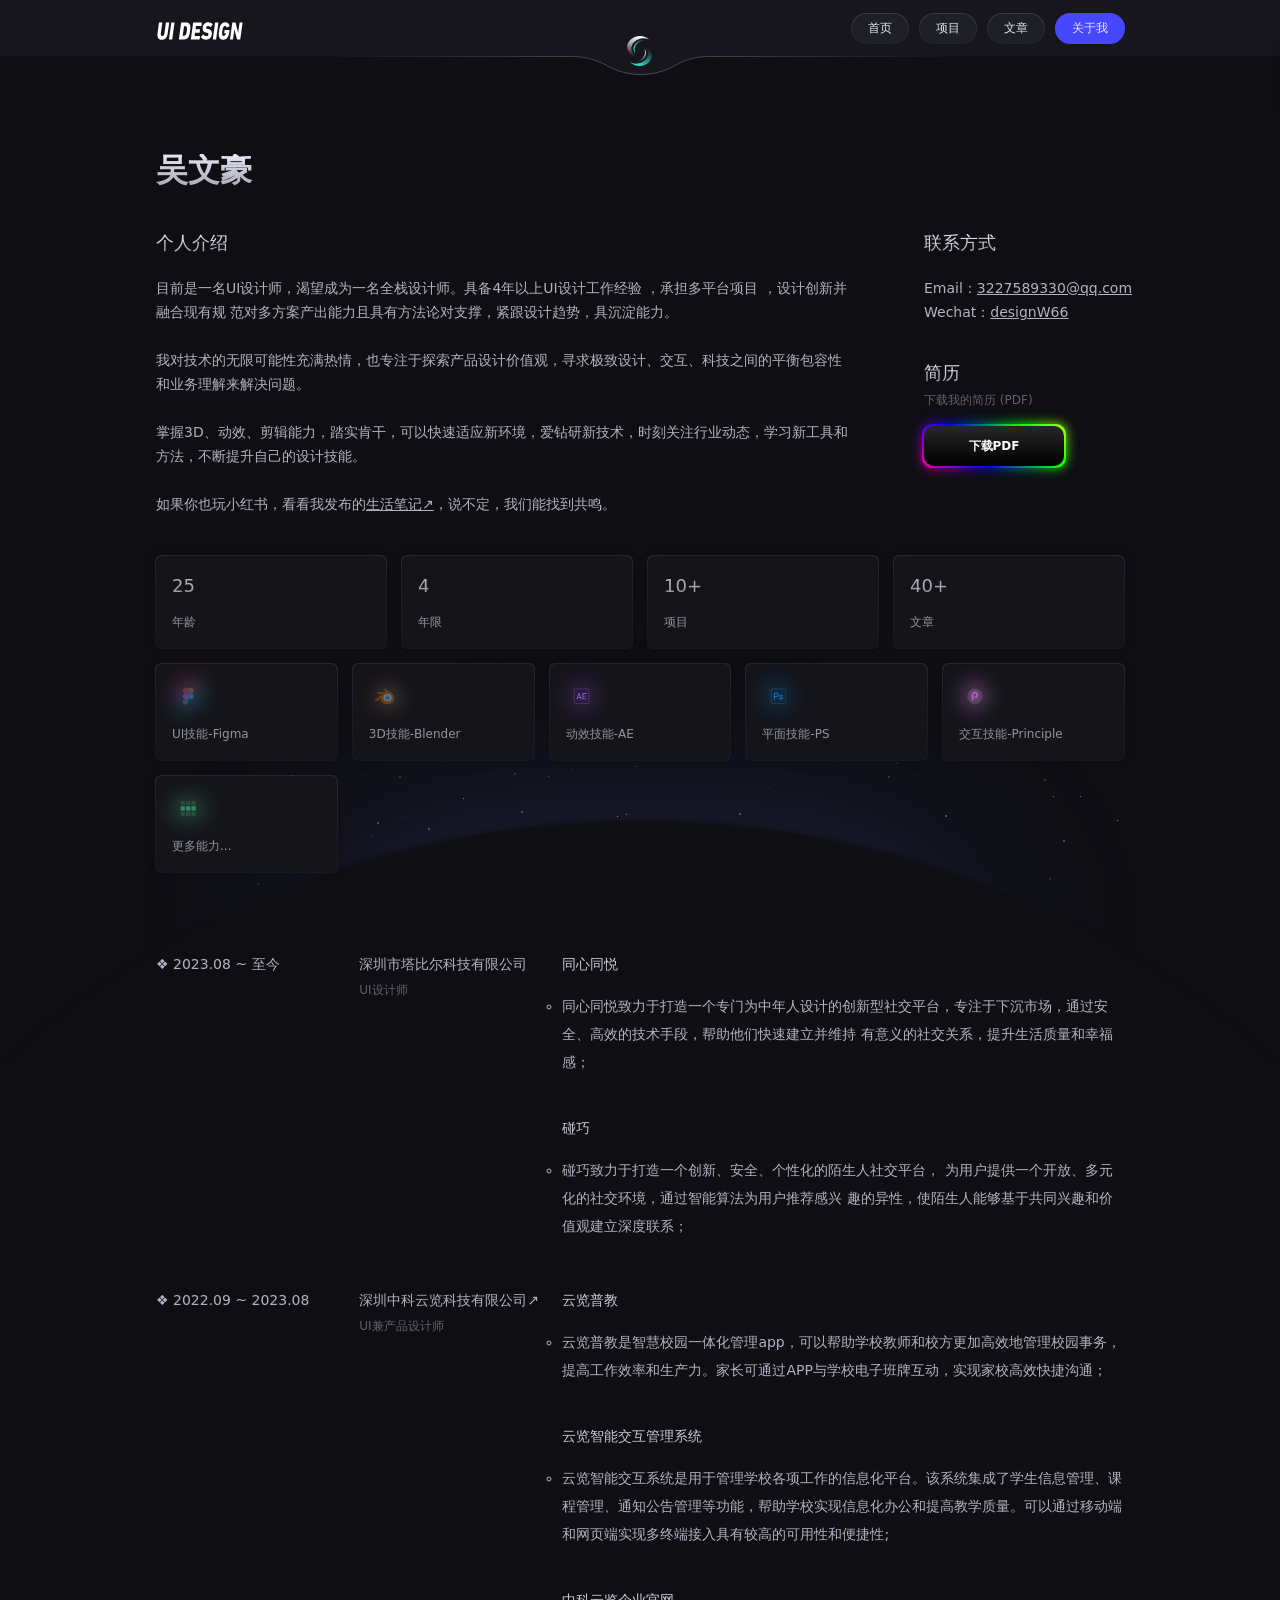
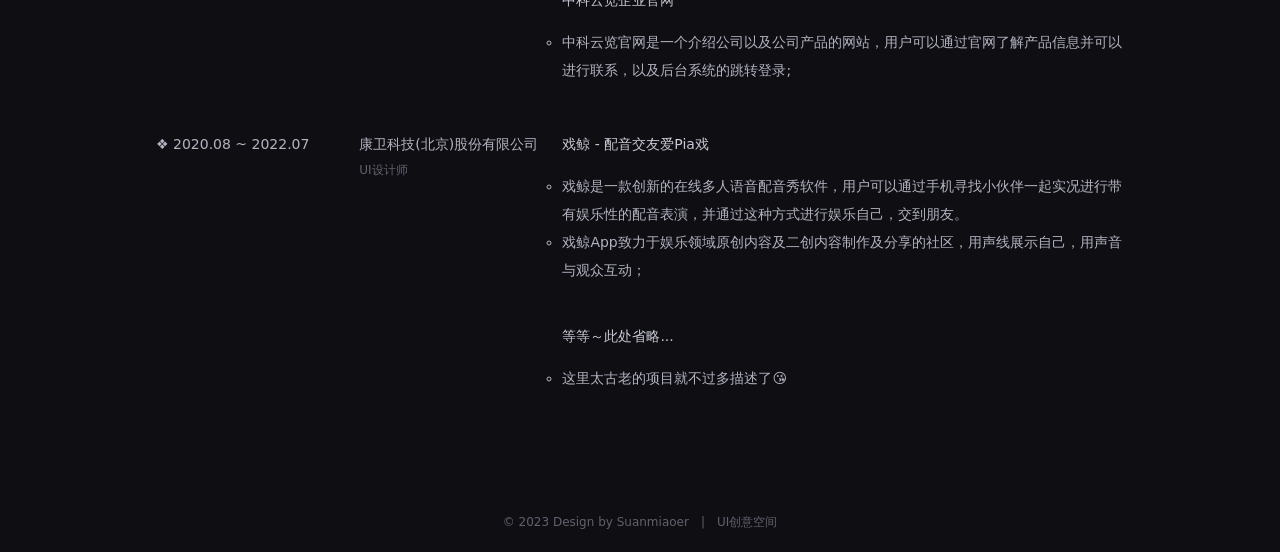
==== commit a24044d3: "Add files via upload 跟新了关于-个人信息" ====
--- a/about.html
+++ b/about.html
@@ -41,7 +41,7 @@
                 <div class="about-info-left">
                     <div class="about-info-title">个人介绍</div>
                     <div class="introduce-desc">
-                        目前是一名UI设计师，渴望成为一名全栈设计师。具备3年以上UI设计工作经验 ，承担多平台项目 ，设计创新并融合现有规
+                        目前是一名UI设计师，渴望成为一名全栈设计师。具备4年以上UI设计工作经验 ，承担多平台项目 ，设计创新并融合现有规
                         范对多方案产出能力且具有方法论对支撑，紧跟设计趋势，具沉淀能力。<br><br>
                         我对技术的无限可能性充满热情，也专注于探索产品设计价值观，寻求极致设计、交互、科技之间的平衡包容性和业务理解来解决问题。<br><br>
                         掌握3D、动效、剪辑能力，踏实肯干，可以快速适应新环境，爱钻研新技术，时刻关注行业动态，学习新工具和方法，不断提升自己的设计技能。<br><br>
@@ -91,13 +91,13 @@
                 <div class="list-00">
                     <div class="magical power-card-number">
                         <a>
-                            <div class="card-title">23</div>
+                            <div class="card-title">25</div>
                             <div class="card-text">年龄</div>
                         </a>
                     </div>
                     <div class="magical power-card-number">
                         <a>
-                            <div class="card-title">3</div>
+                            <div class="card-title">4</div>
                             <div class="card-text">年限</div>
                         </a>
                     </div>
@@ -159,7 +159,7 @@
                 <div class="item">
                     <div class="time">❖ 2023.08 ~ 至今</div>
                     <div class="name">
-                        <div class="company"><a href="javascript:void(0)"">深圳市塔比尔科技有限公司</a></div>
+                        <div class="company"><a href="javascript:void(0)">深圳市塔比尔科技有限公司</a></div>
                         <div class=" job">UI设计师</div>
                     </div>
                     <div class="project-experience">
@@ -167,7 +167,7 @@
                             <div class="title">同心同悦</div>
                             <div class="desc">
                                 <ul>
-                                    <li>同心同悦致力于打造一个专门为中年人设计的创新型社交平台 专注于下沉市场，通过安全、高效的技术手段，帮助他们快速建立并维持
+                                    <li>同心同悦致力于打造一个专门为中年人设计的创新型社交平台，专注于下沉市场，通过安全、高效的技术手段，帮助他们快速建立并维持
                                         有意义的社交关系，提升生活质量和幸福感；</li>
                                 </ul>
                             </div>
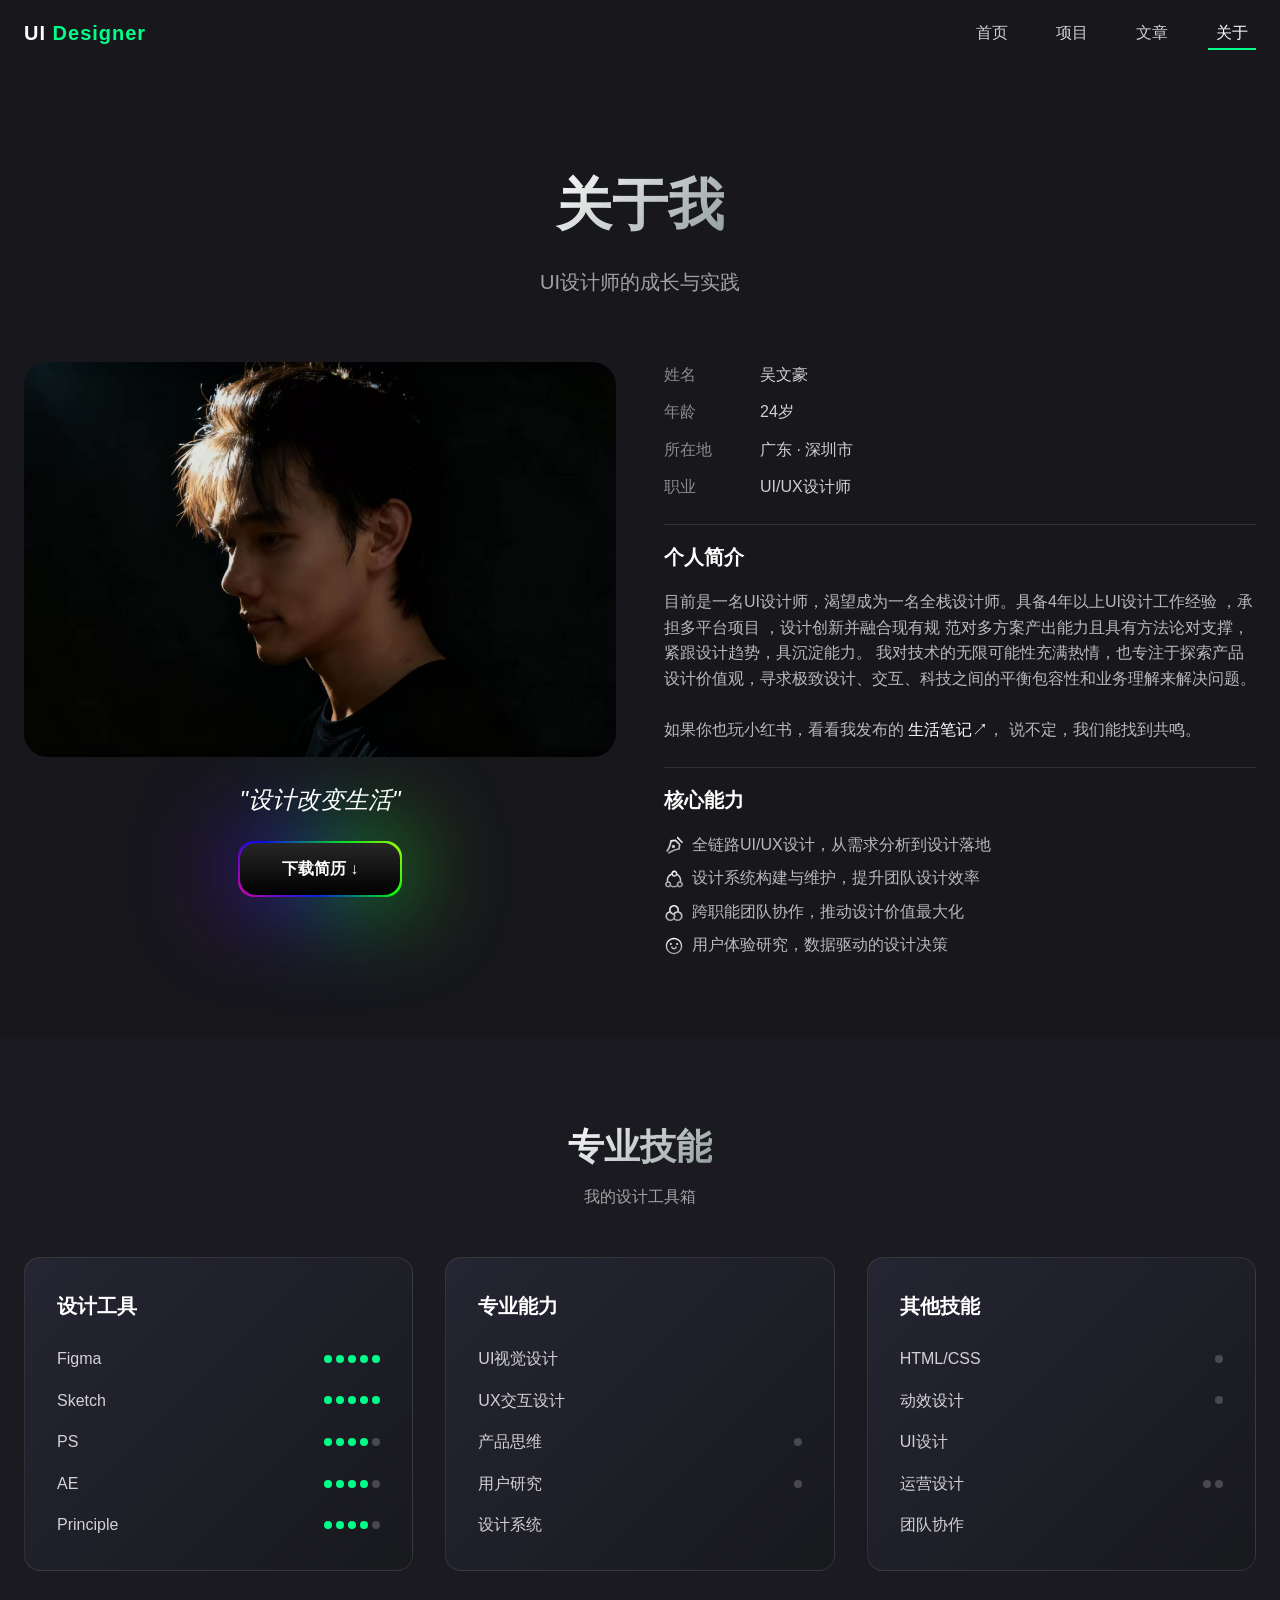
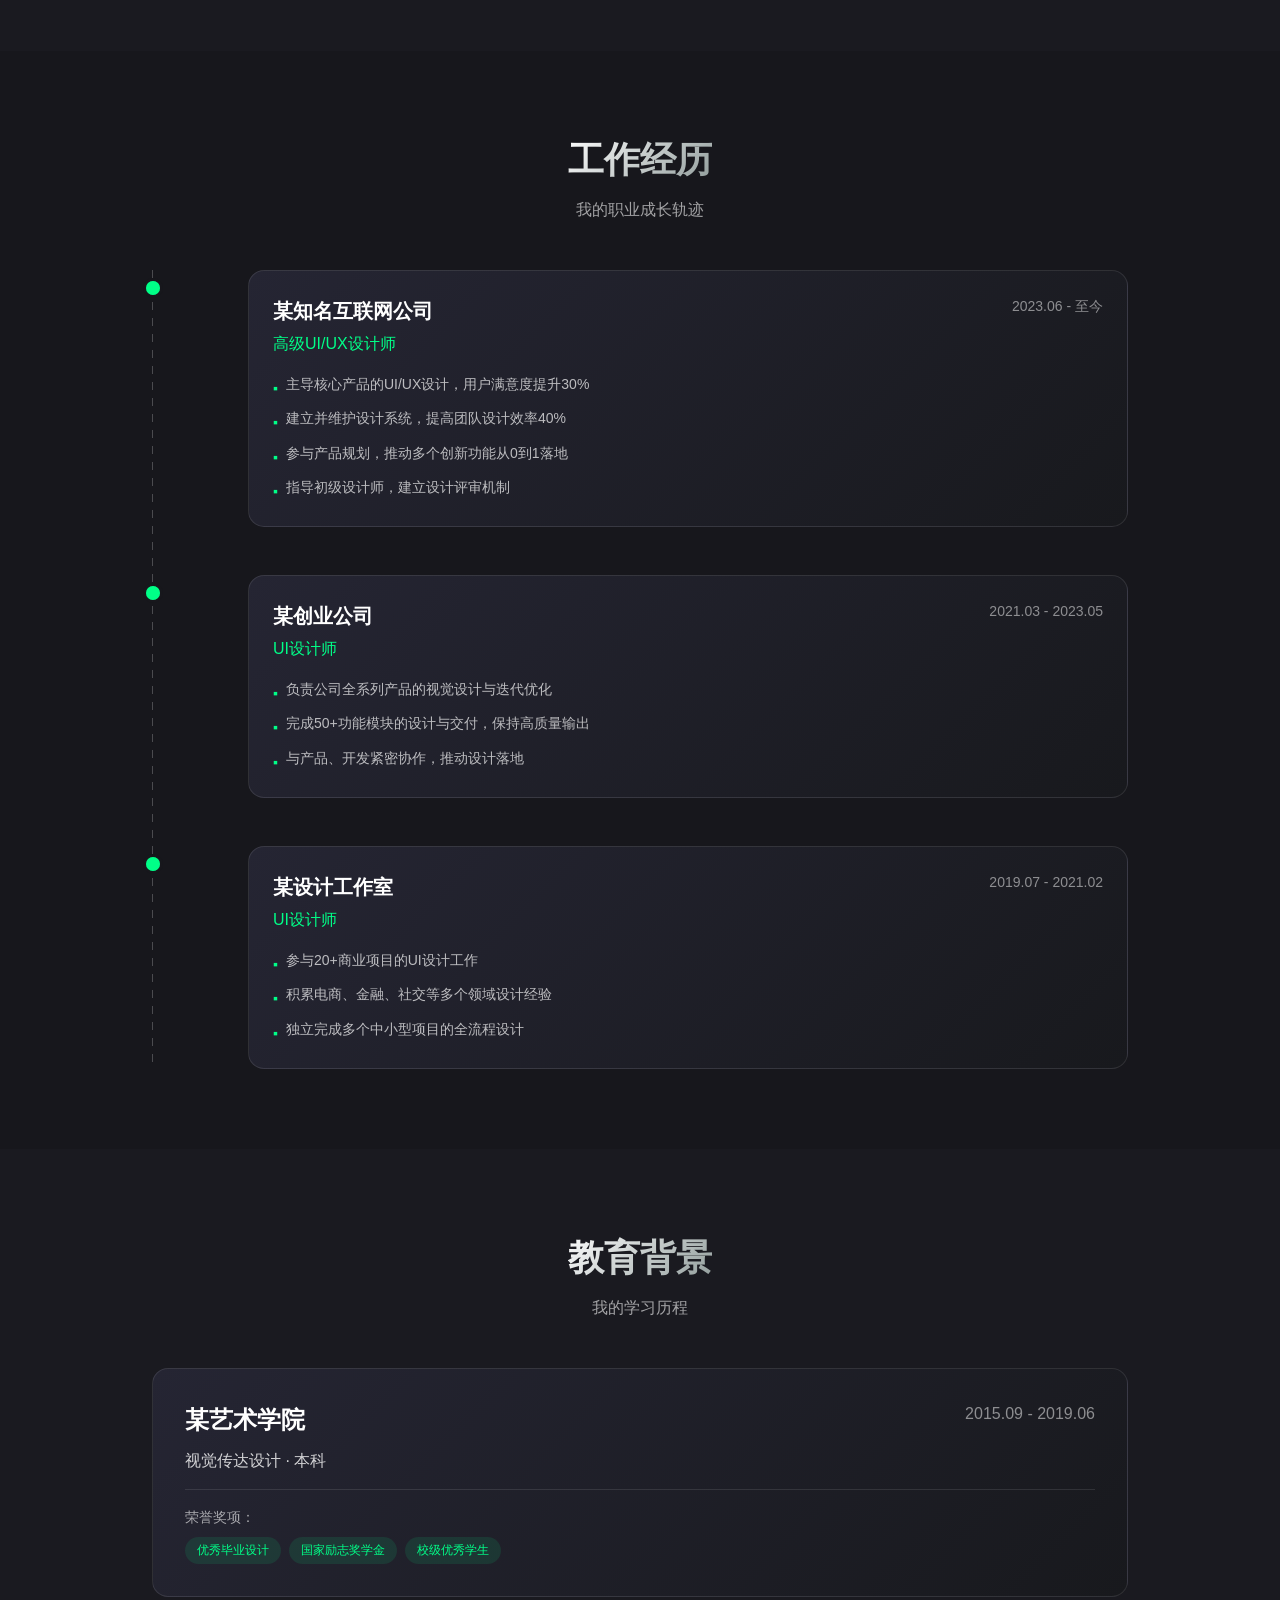
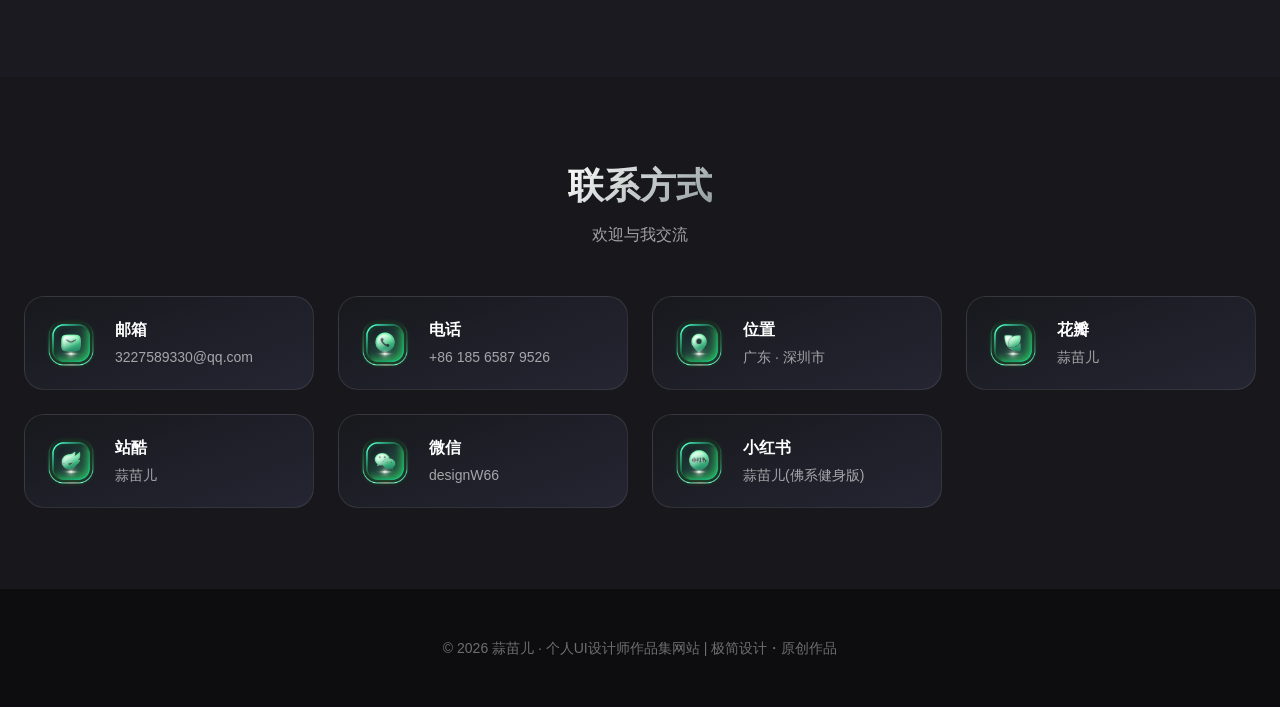
==== commit 80852e2d: "更新网站" ====
--- a/about.html
+++ b/about.html
@@ -1,284 +1,498 @@
 <!DOCTYPE html>
-<html lang="zh-CN" style="color-scheme: dark;">
+<html lang="zh-CN">
 
 <head>
-    <meta charset="UTF-8">
-    <meta name="viewport" content="width=device-width, initial-scale=1.0">
-    <title>吴文豪 - UI Designer</title>
-    <link rel="stylesheet" href="./css/style.min.css">
-    <link rel="shortcut icon" href="./assets/public/logo.ico" />
+  <meta charset="UTF-8">
+  <meta name="viewport" content="width=device-width, initial-scale=1.0">
+  <title>关于 - 蒜苗儿</title>
+  <!-- 内容样式css -->
+  <link rel="stylesheet" href="css/project.css">
+  <link rel="stylesheet" href="css/about.css">
+  <!-- 通用样式css -->
+  <link rel="stylesheet" href="css/styles.css">
+
 </head>
 
 <body>
-    <canvas class="fireworks"></canvas>
-    <div class="head">
-        <div class="main">
-            <a href="./index.html" class="logo"><img src="./assets/public/logo_text.svg"></a>
-            <div class="menu">
-                <li class="magical btn" onclick="window.location.href='./index.html'">首页</li>
-                <li class="magical btn" onclick="window.location.href='./work.html'">项目</li>
-                <li class="magical btn" onclick="window.location.href='./blog.html'">文章</li>
-                <li class="magical btn nav" onclick="window.location.href='./about.html'">关于我</li>
-            </div>
-            <div class="menu" id="menu-expand">
-                <li class="magical btn skin" id="menu-expand-child"><i class="icon menu-icon"></i></li>
-            </div>
-            <div id="menu-panel">
-                <div class="menu-panel-content">
-                    <li class="magical btn" onclick="window.location.href='./index.html'">首页</li>
-                    <li class="magical btn" onclick="window.location.href='./work.html'">项目</li>
-                    <li class="magical btn" onclick="window.location.href='./blog.html'">文章</li>
-                    <li class="magical btn nav" onclick="window.location.href='./about.html'">关于我</li>
-                </div>
-            </div>
-        </div>
-        <blockquote><img src="./assets/public/logo.svg"></blockquote>
-    </div>
-    <div class="about">
-        <div class="about-top">
-            <div class="about-name">吴文豪</div>
-            <div class="about-info">
-                <div class="about-info-left">
-                    <div class="about-info-title">个人介绍</div>
-                    <div class="introduce-desc">
-                        目前是一名UI设计师，渴望成为一名全栈设计师。具备4年以上UI设计工作经验 ，承担多平台项目 ，设计创新并融合现有规
-                        范对多方案产出能力且具有方法论对支撑，紧跟设计趋势，具沉淀能力。<br><br>
-                        我对技术的无限可能性充满热情，也专注于探索产品设计价值观，寻求极致设计、交互、科技之间的平衡包容性和业务理解来解决问题。<br><br>
-                        掌握3D、动效、剪辑能力，踏实肯干，可以快速适应新环境，爱钻研新技术，时刻关注行业动态，学习新工具和方法，不断提升自己的设计技能。<br><br>
-                        如果你也玩小红书，看看我发布的<a
-                            href="https://www.xiaohongshu.com/user/profile/5ea2fc3e000000000100bd95?xhsshare=CopyLink&appuid=5ea2fc3e000000000100bd95&apptime=1718446067"
-                            target="_blank">生活笔记↗</a>，说不定，我们能找到共鸣。
-                    </div>
-                </div>
-                <div class="about-info-right">
-                    <div class="contact">
-                        <div class="about-info-title">联系方式</div>
-                        <div class="contact-desc">
-                            <div class="list">
-                                <div class="list-label">Email：</div>
-                                <div href="javascript:" class="list-value" id="email" tabindex="0" role="button"
-                                    title="点击复制邮箱">
-                                    <a id="emailCopied">3227589330@qq.com</a>
-                                </div>
-                                <span class="list-value copied">copied&nbsp;✓</span>
-                            </div>
-                            <div class="list">
-                                <div class="list-label">Wechat：</div>
-                                <div class="list-value">
-                                    <a class="tooltip">designW66
-                                        <div class="tooltip-box">
-                                            <img src="./assets/about/wechat.png">
-                                        </div>
-                                    </a>
-                                </div>
-                            </div>
-                        </div>
-                    </div>
-                    <div class="resume">
-                        <div class="about-info-title resume-title">简历</div>
-                        <div class="resume-desc">
-                            <div class="resume-desc-helptext">下载我的简历 (PDF)</div>
-                            <a href="./assets/about/个人简历.pdf" target="_blank" download="个人简历.pdf">
-                                <div class="magical resume-btn">下载PDF</div>
-                            </a>
-                        </div>
-                    </div>
-                </div>
-            </div>
-        </div>
-        <div class="about-middle">
-            <div class="power">
-                <div class="list-00">
-                    <div class="magical power-card-number">
-                        <a>
-                            <div class="card-title">25</div>
-                            <div class="card-text">年龄</div>
-                        </a>
-                    </div>
-                    <div class="magical power-card-number">
-                        <a>
-                            <div class="card-title">4</div>
-                            <div class="card-text">年限</div>
-                        </a>
-                    </div>
-                    <div class="magical power-card-number">
-                        <a>
-                            <div class="card-title">10+</div>
-                            <div class="card-text">项目</div>
-                        </a>
-                    </div>
-                    <div class="magical power-card-number">
-                        <a>
-                            <div class="card-title">40+</div>
-                            <div class="card-text">文章</div>
-                        </a>
-                    </div>
-                </div>
-                <div class="list-01">
-                    <div class="magical power-card">
-                        <a>
-                            <div class="card-img" style="background-image: url('./assets/about/figma.svg')"></div>
-                            <div class="card-text">UI技能-Figma</div>
-                        </a>
-                    </div>
-                    <div class="magical power-card">
-                        <a>
-                            <div class="card-img" style="background-image: url('./assets/about/blender.svg')"></div>
-                            <div class="card-text">3D技能-Blender</div>
-                        </a>
-                    </div>
-                    <div class="magical power-card">
-                        <a>
-                            <div class="card-img" style="background-image: url('./assets/about/ae.svg')"></div>
-                            <div class="card-text">动效技能-AE</div>
-                        </a>
-                    </div>
-                    <div class="magical power-card">
-                        <a>
-                            <div class="card-img" style="background-image: url('./assets/about/ps.svg')"></div>
-                            <div class="card-text">平面技能-PS</div>
-                        </a>
-                    </div>
-                    <div class="magical power-card">
-                        <a>
-                            <div class="card-img" style="background-image: url('./assets/about/pr.svg')"></div>
-                            <div class="card-text">交互技能-Principle</div>
-                        </a>
-                    </div>
-                    <div class="magical power-card">
-                        <a>
-                            <div class="card-img" style="background-image: url('./assets/about/menu.svg')"></div>
-                            <div class="card-text">更多能力...</div>
-                        </a>
-                    </div>
-                </div>
-            </div>
-        </div>
-        <div class="about-bottom">
-            <div class="experience">
-                <div class="item">
-                    <div class="time">❖ 2023.08 ~ 至今</div>
-                    <div class="name">
-                        <div class="company"><a href="javascript:void(0)">深圳市塔比尔科技有限公司</a></div>
-                        <div class=" job">UI设计师</div>
-                    </div>
-                    <div class="project-experience">
-                        <div class="item">
-                            <div class="title">同心同悦</div>
-                            <div class="desc">
-                                <ul>
-                                    <li>同心同悦致力于打造一个专门为中年人设计的创新型社交平台，专注于下沉市场，通过安全、高效的技术手段，帮助他们快速建立并维持
-                                        有意义的社交关系，提升生活质量和幸福感；</li>
-                                </ul>
-                            </div>
-                        </div>
-                        <div class="item">
-                            <div class="title">碰巧</div>
-                            <div class="desc">
-                                <ul>
-                                    <li>碰巧致力于打造一个创新、安全、个性化的陌生人社交平台， 为用户提供一个开放、多元化的社交环境，通过智能算法为用户推荐感兴
-                                        趣的异性，使陌生人能够基于共同兴趣和价值观建立深度联系；</li>
-                                </ul>
-                            </div>
-                        </div>
-                    </div>
-                </div>
-                <div class="item">
-                    <div class="time">❖ 2022.09 ~ 2023.08</div>
-                    <div class="name">
-                        <div class="company"><a href="https://yunlanzk.com/" target="_blank">深圳中科云览科技有限公司↗</a></div>
-                        <div class="job">UI兼产品设计师</div>
-                    </div>
-                    <div class="project-experience">
-                        <div class="item">
-                            <div class="title">云览普教</div>
-                            <div class="desc">
-                                <ul>
-                                    <li>云览普教是智慧校园一体化管理app，可以帮助学校教师和校方更加高效地管理校园事务，提高工作效率和生产力。家长可通过APP与学校电子班牌互动，实现家校高效快捷沟通；
-                                    </li>
-                                </ul>
-                            </div>
-                        </div>
-                        <div class="item">
-                            <div class="title">云览智能交互管理系统</div>
-                            <div class="desc">
-                                <ul>
-                                    <li>云览智能交互系统是用于管理学校各项工作的信息化平台。该系统集成了学生信息管理、课程管理、通知公告管理等功能，帮助学校实现信息化办公和提高教学质量。可以通过移动端和网页端实现多终端接入具有较高的可用性和便捷性;
-                                    </li>
-                                </ul>
-                            </div>
-                        </div>
-                        <div class="item">
-                            <div class="title">中科云览企业官网</div>
-                            <div class="desc">
-                                <ul>
-                                    <li>中科云览官网是一个介绍公司以及公司产品的网站，用户可以通过官网了解产品信息并可以进行联系，以及后台系统的跳转登录;</li>
-                                </ul>
-                            </div>
-                        </div>
-                    </div>
-                </div>
-                <div class="item">
-                    <div class="time">❖ 2020.08 ~ 2022.07</div>
-                    <div class="name">
-                        <div class="company"><a href="javascript:void(0)">康卫科技(北京)股份有限公司</a></div>
-                        <div class="job">UI设计师</div>
-                    </div>
-                    <div class="project-experience">
-                        <div class="item">
-                            <div class="title">戏鲸 - 配音交友爱Pia戏</div>
-                            <div class="desc">
-                                <ul>
-                                    <li>戏鲸是一款创新的在线多人语音配音秀软件，用户可以通过手机寻找小伙伴一起实况进行带有娱乐性的配音表演，并通过这种方式进行娱乐自己，交到朋友。</li>
-                                    <li>戏鲸App致力于娱乐领域原创内容及二创内容制作及分享的社区，用声线展示自己，用声音与观众互动；</li>
-                                </ul>
-                            </div>
-                        </div>
-                        <div class="item">
-                            <div class="title">等等～此处省略...</div>
-                            <div class="desc">
-                                <ul>
-                                    <li>这里太古老的项目就不过多描述了😘</li>
-                                </ul>
-                            </div>
-                        </div>
-                    </div>
-                </div>
-            </div>
-        </div>
-    </div>
-    <div class="footer">
-        <div class="copyright">
-            <div>© 2023 Design by <a href="javascript:void(0)">Suanmiaoer</a></div>
-            <span>|</span>
-            <div class=" fillings">
-                <a href="javascript:void(0)">UI创意空间</a>
-            </div>
-        </div>
-    </div>
-    <div class=" widget">
-        <div class="shape-light"></div>
-        <div class="shape-star">
-            <div class="rising-stars rising-stars-visible">
-                <div style="height:1px;width:1px"></div>
-                <div style="height:2px;width:2px"></div>
-                <div style="height:1px;width:1px"></div>
-            </div>
-        </div>
-        <div class="shape-earth"></div>
-    </div>
+  <!-- 页眉导航 -->
+  <nav id="navbar" class="navbar">
+    <div class="nav-container">
+      <a href="index.html" class="nav-logo">
+        <span class="logo-text">UI</span>
+        <span class="logo-accent">Designer</span>
+      </a>
+      <div class="nav-links">
+        <a href="index.html" class="nav-link">首页</a>
+        <a href="projects.html" class="nav-link">项目</a>
+        <a href="articles.html" class="nav-link">文章</a>
+        <a href="about.html" class="nav-link active">关于</a>
+      </div>
+    </div>
+  </nav>
+
+  <!-- Header -->
+  <section class="page-header">
+    <div class="container">
+      <div class="page-header-content animate-fade-up">
+        <h1>关于我</h1>
+        <p>UI设计师的成长与实践</p>
+      </div>
+    </div>
+  </section>
+
+  <!-- 简历部分 -->
+  <section class="profile-section">
+    <div class="container">
+      <div class="profile-grid">
+        <div class="profile-image animate-on-scroll">
+          <img src="images/about/个人形象.png" alt="个人形象">
+          <p class="profile-signature">"设计改变生活"</p>
+          <!-- 新增下载简历按钮 -->
+          <a href="蒜苗儿个人简历.pdf" class="btn-download" download>
+            下载简历 ↓
+          </a>
+        </div>
+        <div class="profile-info animate-on-scroll" style="animation-delay: 0.2s;">
+          <div class="profile-basic">
+            <div class="profile-item">
+              <span class="profile-label">姓名</span>
+              <span>吴文豪</span>
+            </div>
+            <div class="profile-item">
+              <span class="profile-label">年龄</span>
+              <span>24岁</span>
+            </div>
+            <div class="profile-item">
+              <span class="profile-label">所在地</span>
+              <span>广东 · 深圳市</span>
+            </div>
+            <div class="profile-item">
+              <span class="profile-label">职业</span>
+              <span>UI/UX设计师</span>
+            </div>
+          </div>
+          <div class="profile-bio">
+            <h3>个人简介</h3>
+            <p>目前是一名UI设计师，渴望成为一名全栈设计师。具备4年以上UI设计工作经验 ，承担多平台项目 ，设计创新并融合现有规 范对多方案产出能力且具有方法论对支撑，紧跟设计趋势，具沉淀能力。
+              我对技术的无限可能性充满热情，也专注于探索产品设计价值观，寻求极致设计、交互、科技之间的平衡包容性和业务理解来解决问题。
+            </p>
+            <br>
+            <p>
+              如果你也玩小红书，看看我发布的
+              <a href="https://www.xiaohongshu.com/user/profile/5ea2fc3e000000000100bd95" target="_blank"
+                id="xhs-link">生活笔记↗</a>，
+              说不定，我们能找到共鸣。
+            </p>
+          </div>
+          <div class="profile-skills">
+            <h3>核心能力</h3>
+            <ul>
+              <li>
+                <span>
+                  <img src="images/about/全链路设计.svg">
+                </span>
+                全链路UI/UX设计，从需求分析到设计落地
+              </li>
+              <li>
+                <span>
+                  <img src="images/about/团队设计.svg">
+                </span>
+                设计系统构建与维护，提升团队设计效率
+              </li>
+              <li>
+                <span>
+                  <img src="images/about/团队协作.svg">
+                </span>
+                跨职能团队协作，推动设计价值最大化
+              </li>
+              <li>
+                <span>
+                  <img src="images/about/用户体验.svg">
+                </span>
+                用户体验研究，数据驱动的设计决策
+              </li>
+            </ul>
+          </div>
+        </div>
+      </div>
+    </div>
+  </section>
+
+  <!-- 技能部分 -->
+  <section class="skills-section">
+    <div class="container">
+      <div class="section-header animate-on-scroll">
+        <h2>专业技能</h2>
+        <p>我的设计工具箱</p>
+      </div>
+      <div class="skills-grid">
+        <div class="skills-card animate-on-scroll">
+          <h3>设计工具</h3>
+          <div class="skill-list">
+            <div class="skill-item">
+              <span>Figma</span>
+              <div class="skill-stars">
+                <span class="star filled">●</span>
+                <span class="star filled">●</span>
+                <span class="star filled">●</span>
+                <span class="star filled">●</span>
+                <span class="star filled">●</span>
+              </div>
+            </div>
+            <div class="skill-item">
+              <span>Sketch</span>
+              <div class="skill-stars">
+                <span class="star filled">●</span>
+                <span class="star filled">●</span>
+                <span class="star filled">●</span>
+                <span class="star filled">●</span>
+                <span class="star filled">●</span>
+              </div>
+            </div>
+            <div class="skill-item">
+              <span>PS</span>
+              <div class="skill-stars">
+                <span class="star filled">●</span>
+                <span class="star filled">●</span>
+                <span class="star filled">●</span>
+                <span class="star filled">●</span>
+                <span class="star">●</span>
+              </div>
+            </div>
+            <div class="skill-item">
+              <span>AE</span>
+              <div class="skill-stars">
+                <span class="star filled">●</span>
+                <span class="star filled">●</span>
+                <span class="star filled">●</span>
+                <span class="star filled">●</span>
+                <span class="star">●</span>
+              </div>
+            </div>
+            <div class="skill-item">
+              <span>Principle</span>
+              <div class="skill-stars">
+                <span class="star filled">●</span>
+                <span class="star filled">●</span>
+                <span class="star filled">●</span>
+                <span class="star filled">●</span>
+                <span class="star">●</span>
+              </div>
+            </div>
+          </div>
+        </div>
+
+        <div class="skills-card animate-on-scroll" style="animation-delay: 0.2s;">
+          <h3>专业能力</h3>
+          <div class="skill-list">
+            <div class="skill-item">
+              <span>UI视觉设计</span>
+              <div class="skill-stars">
+                <span class="star filled">●</span>
+                <span class="star filled">●</span>
+                <span class="star filled">●</span>
+                <span class="star filled">●</span>
+                <span class="star filled">●</span>
+              </div>
+            </div>
+            <div class="skill-item">
+              <span>UX交互设计</span>
+              <div class="skill-stars">
+                <span class="star filled">●</span>
+                <span class="star filled">●</span>
+                <span class="star filled">●</span>
+                <span class="star filled">●</span>
+                <span class="star filled">●</span>
+              </div>
+            </div>
+            <div class="skill-item">
+              <span>产品思维</span>
+              <div class="skill-stars">
+                <span class="star filled">●</span>
+                <span class="star filled">●</span>
+                <span class="star filled">●</span>
+                <span class="star filled">●</span>
+                <span class="star">●</span>
+              </div>
+            </div>
+            <div class="skill-item">
+              <span>用户研究</span>
+              <div class="skill-stars">
+                <span class="star filled">●</span>
+                <span class="star filled">●</span>
+                <span class="star filled">●</span>
+                <span class="star filled">●</span>
+                <span class="star">●</span>
+              </div>
+            </div>
+            <div class="skill-item">
+              <span>设计系统</span>
+              <div class="skill-stars">
+                <span class="star filled">●</span>
+                <span class="star filled">●</span>
+                <span class="star filled">●</span>
+                <span class="star filled">●</span>
+                <span class="star filled">●</span>
+              </div>
+            </div>
+          </div>
+        </div>
+
+        <div class="skills-card animate-on-scroll" style="animation-delay: 0.4s;">
+          <h3>其他技能</h3>
+          <div class="skill-list">
+            <div class="skill-item">
+              <span>HTML/CSS</span>
+              <div class="skill-stars">
+                <span class="star filled">●</span>
+                <span class="star filled">●</span>
+                <span class="star filled">●</span>
+                <span class="star filled">●</span>
+                <span class="star">●</span>
+              </div>
+            </div>
+            <div class="skill-item">
+              <span>动效设计</span>
+              <div class="skill-stars">
+                <span class="star filled">●</span>
+                <span class="star filled">●</span>
+                <span class="star filled">●</span>
+                <span class="star filled">●</span>
+                <span class="star">●</span>
+              </div>
+            </div>
+            <div class="skill-item">
+              <span>UI设计</span>
+              <div class="skill-stars">
+                <span class="star filled">●</span>
+                <span class="star filled">●</span>
+                <span class="star filled">●</span>
+                <span class="star filled">●</span>
+                <span class="star filled">●</span>
+              </div>
+            </div>
+            <div class="skill-item">
+              <span>运营设计</span>
+              <div class="skill-stars">
+                <span class="star filled">●</span>
+                <span class="star filled">●</span>
+                <span class="star filled">●</span>
+                <span class="star">●</span>
+                <span class="star">●</span>
+              </div>
+            </div>
+            <div class="skill-item">
+              <span>团队协作</span>
+              <div class="skill-stars">
+                <span class="star filled">●</span>
+                <span class="star filled">●</span>
+                <span class="star filled">●</span>
+                <span class="star filled">●</span>
+                <span class="star filled">●</span>
+              </div>
+            </div>
+          </div>
+        </div>
+      </div>
+    </div>
+  </section>
+
+  <!-- 工作经历 -->
+  <section class="experience-section">
+    <div class="container-medium">
+      <div class="section-header animate-on-scroll">
+        <h2>工作经历</h2>
+        <p>我的职业成长轨迹</p>
+      </div>
+      <div class="timeline">
+        <div class="timeline-item animate-on-scroll">
+          <div class="timeline-node"></div>
+          <div class="timeline-content">
+            <div class="timeline-header">
+              <div>
+                <h3>某知名互联网公司</h3>
+                <p class="timeline-position">高级UI/UX设计师</p>
+              </div>
+              <span class="timeline-period">2023.06 - 至今</span>
+            </div>
+            <ul class="timeline-achievements">
+              <li><span>▪</span> 主导核心产品的UI/UX设计，用户满意度提升30%</li>
+              <li><span>▪</span> 建立并维护设计系统，提高团队设计效率40%</li>
+              <li><span>▪</span> 参与产品规划，推动多个创新功能从0到1落地</li>
+              <li><span>▪</span> 指导初级设计师，建立设计评审机制</li>
+            </ul>
+          </div>
+        </div>
+
+        <div class="timeline-item animate-on-scroll" style="animation-delay: 0.2s;">
+          <div class="timeline-node"></div>
+          <div class="timeline-content">
+            <div class="timeline-header">
+              <div>
+                <h3>某创业公司</h3>
+                <p class="timeline-position">UI设计师</p>
+              </div>
+              <span class="timeline-period">2021.03 - 2023.05</span>
+            </div>
+            <ul class="timeline-achievements">
+              <li><span>▪</span> 负责公司全系列产品的视觉设计与迭代优化</li>
+              <li><span>▪</span> 完成50+功能模块的设计与交付，保持高质量输出</li>
+              <li><span>▪</span> 与产品、开发紧密协作，推动设计落地</li>
+            </ul>
+          </div>
+        </div>
+
+        <div class="timeline-item animate-on-scroll" style="animation-delay: 0.4s;">
+          <div class="timeline-node"></div>
+          <div class="timeline-content">
+            <div class="timeline-header">
+              <div>
+                <h3>某设计工作室</h3>
+                <p class="timeline-position">UI设计师</p>
+              </div>
+              <span class="timeline-period">2019.07 - 2021.02</span>
+            </div>
+            <ul class="timeline-achievements">
+              <li><span>▪</span> 参与20+商业项目的UI设计工作</li>
+              <li><span>▪</span> 积累电商、金融、社交等多个领域设计经验</li>
+              <li><span>▪</span> 独立完成多个中小型项目的全流程设计</li>
+            </ul>
+          </div>
+        </div>
+      </div>
+    </div>
+  </section>
+
+  <!-- 教育经历 -->
+  <section class="education-section">
+    <div class="container-medium">
+      <div class="section-header animate-on-scroll">
+        <h2>教育背景</h2>
+        <p>我的学习历程</p>
+      </div>
+      <div class="education-card animate-on-scroll">
+        <div class="education-header">
+          <div>
+            <h3>某艺术学院</h3>
+            <p>视觉传达设计 · 本科</p>
+          </div>
+          <span class="education-period">2015.09 - 2019.06</span>
+        </div>
+        <div class="education-honors">
+          <p>荣誉奖项：</p>
+          <div class="honors-tags">
+            <span>优秀毕业设计</span>
+            <span>国家励志奖学金</span>
+            <span>校级优秀学生</span>
+          </div>
+        </div>
+      </div>
+    </div>
+  </section>
+
+  <!-- 联系方式 -->
+  <section class="contact-section">
+    <div class="container">
+      <div class="section-header animate-on-scroll">
+        <h2>联系方式</h2>
+        <p>欢迎与我交流</p>
+      </div>
+      <div class="contact-grid">
+        <div class="contact-card animate-on-scroll">
+          <div class="contact-info">
+            <img src="images/about/邮箱.png" class="contact-icon"></img>
+            <div>
+              <h4>邮箱</h4>
+              <p>3227589330@qq.com</p>
+            </div>
+          </div>
+        </div>
+
+        <div class="contact-card animate-on-scroll" style="animation-delay: 0.1s;">
+          <div class="contact-info">
+            <img src="images/about/电话.png" class="contact-icon"></img>
+            <div>
+              <h4>电话</h4>
+              <p>+86 185 6587 9526</p>
+            </div>
+          </div>
+        </div>
+
+        <div class="contact-card animate-on-scroll" style="animation-delay: 0.2s;">
+          <div class="contact-info">
+            <img src="images/about/定位.png" class="contact-icon"></img>
+            <div>
+              <h4>位置</h4>
+              <p>广东 · 深圳市</p>
+            </div>
+          </div>
+        </div>
+
+        <a href="https://huaban.com/user/q2bamxondu8" target="_blank"
+          class="contact-card contact-card-link animate-on-scroll" style="animation-delay: 0.3s;">
+          <div class="contact-info">
+            <img src="images/about/花瓣.png" class="contact-icon"></img>
+            <div>
+              <h4>花瓣</h4>
+              <p>蒜苗儿</p>
+            </div>
+          </div>
+        </a>
+
+        <a href="https://www.zcool.com.cn/u/25289370" target="_blank"
+          class="contact-card contact-card-link animate-on-scroll" style="animation-delay: 0.4s;">
+          <div class="contact-info">
+            <img src="images/about/站酷.png" class="contact-icon"></img>
+            <div>
+              <h4>站酷</h4>
+              <p>蒜苗儿</p>
+            </div>
+          </div>
+        </a>
+
+        <a href="javascript:void(0)" class="contact-card contact-card-link animate-on-scroll"
+          style="animation-delay: 0.5s;">
+          <div class="contact-info">
+            <img src="images/about/微信.png" class="contact-icon"></img>
+            <div>
+              <h4>微信</h4>
+              <p>designW66</p>
+            </div>
+          </div>
+        </a>
+
+        <a href="https://www.xiaohongshu.com/user/profile/5ea2fc3e000000000100bd95" target="_blank"
+          class="contact-card contact-card-link animate-on-scroll" style="animation-delay: 0.5s;">
+          <div class="contact-info">
+            <img src="images/about/小红书.png" class="contact-icon"></img>
+            <div>
+              <h4>小红书</h4>
+              <p>蒜苗儿(佛系健身版)</p>
+            </div>
+          </div>
+        </a>
+      </div>
+    </div>
+  </section>
+
+  <!-- Footer -->
+  <footer class="footer">
+    <div class="container">
+      <p>© 2026 蒜苗儿 · 个人UI设计师作品集网站 | 极简设计・原创作品</p>
+    </div>
+  </footer>
+
+  <!-- Scroll to Top Button -->
+  <button id="scrollToTop" class="scroll-to-top">
+    <span class="arrow-up">↑</span>
+  </button>
+
+  <script src="js/script.js"></script>
+  <script src="js/about.js"></script>
+  <!-- 页面title文案变化 -->
+  <script src="js/title-change.js"></script>
+  <!-- 引入鼠标点击粒子效果 JS -->
+  <script src="js/click-particle.js"></script>
 </body>
-<script type="text/javascript">
-    //切换窗口时改变页面title标题
-    window.onblur = function () {
-        document.title = "😭你快回来";
-    };
-    window.onfocus = function () {
-        document.title = "吴文豪 - UI Designer";
-    }
-</script>
-<script src="./js/main.min.js"></script>
-<script src='./js/anime.js'></script>
-<script src='./js/firework.js'></script>
 
 </html>
--- a/css/project.css
+++ b/css/project.css
@@ -0,0 +1,286 @@
+/* 页面标题（项目、文章、关于） */
+.page-header {
+    padding: 160px 0 64px;
+    text-align: center;
+}
+
+.page-header h1 {
+    font-size: clamp(36px, 6vw, 56px);
+    margin-bottom: 16px;
+    /* 让背景渐变适配文字宽度 */
+    display: inline-block;
+    background: linear-gradient(135deg, #ffffff, #8e9a98);
+    /* 背景裁剪到文字 */
+    background-clip: text;
+    /* 兼容Chrome/Safari */
+    -webkit-background-clip: text;
+    /* 隐藏原文字色，显示渐变背景 */
+    color: transparent;
+}
+
+.page-header p {
+    font-size: 20px;
+    color: rgba(255, 255, 255, 0.6);
+}
+
+/* 筛选tab */
+.filters-section {
+    padding-bottom: 48px;
+}
+
+.filters {
+    display: flex;
+    gap: 12px;
+    justify-content: center;
+    flex-wrap: wrap;
+}
+
+.filter-btn {
+    padding: 8px 24px;
+    border-radius: 50px;
+    background-color: #252533;
+    color: rgba(255, 255, 255, 0.7);
+    transition: all 0.3s ease;
+}
+
+.filter-btn:hover {
+    color: #ffffff;
+    background-color: #2d2d3d;
+    transform: scale(1.05);
+}
+
+.filter-btn.active {
+    background-color: #00ff88;
+    color: #17171c;
+}
+
+/* 项目列表 */
+.projects-section {
+    padding-bottom: 80px;
+}
+
+.projects-grid {
+    display: grid;
+    grid-template-columns: repeat(auto-fill, minmax(320px, 1fr));
+    gap: 32px;
+    /* 关键：取消网格行高强制，让行高自适应 */
+    grid-auto-rows: auto;
+}
+
+.project-card {
+    position: relative;
+    background-color: #252533;
+    border: 1px solid rgba(255, 255, 255, 0.05);
+    border-radius: 16px;
+    overflow: hidden;
+    transition: all 0.3s ease;
+    /* 硬件加速 + 初始状态 */
+    transform: translateZ(0);
+    will-change: transform;
+    /* 核心：默认显示状态 */
+    display: flex;
+    flex-direction: column;
+    opacity: 1;
+    height: auto;
+}
+
+/* 隐藏卡片的样式（完全脱离布局流） */
+.project-card.filter-hidden {
+    /* 关键：display: none 仅在动画结束后设置，避免闪烁 */
+    display: none;
+    opacity: 0;
+    transform: translateY(30px) translateZ(0);
+    height: 0;
+    padding: 0;
+    margin: 0;
+}
+
+.project-card:hover {
+    transform: translateY(-8px) translateZ(0);
+}
+
+.project-image {
+    position: relative;
+    height: 288px;
+    overflow: hidden;
+}
+
+.project-image img {
+    width: 100%;
+    height: 100%;
+    object-fit: cover;
+    transition: transform 0.6s ease 0.1s;
+    /* 延迟动画，避免冲突 */
+}
+
+.project-card:hover .project-image img {
+    transform: scale(1.1);
+}
+
+.project-overlay {
+    position: absolute;
+    inset: 0;
+    background: linear-gradient(to top, #252533, transparent);
+    opacity: 0;
+    transition: opacity 0.3s ease 0.1s;
+}
+
+.project-card:hover .project-overlay {
+    opacity: 1;
+}
+
+/* 悬停箭头 */
+.project-arrow {
+    position: absolute;
+    top: 16px;
+    right: 16px;
+    width: 40px;
+    height: 40px;
+    border-radius: 50%;
+    background-color: rgba(255, 255, 255, 0.1);
+    backdrop-filter: blur(10px);
+    display: flex;
+    align-items: center;
+    justify-content: center;
+    color: #ffffff;
+    opacity: 0;
+    transform: scale(0);
+    transition: all 0.3s ease;
+}
+
+.project-card:hover .project-arrow {
+    opacity: 1;
+    transform: scale(1);
+}
+
+.project-info {
+    padding: 24px;
+}
+
+/* 项目标签 */
+/* 项目标题容器（核心：flex布局） */
+.project-title {
+    display: flex;
+    justify-content: space-between;
+    /* 文字靠左，标签靠右 */
+    align-items: center;
+    /* 垂直居中对齐 */
+    margin-bottom: 8px;
+    /* 标题和正文的间距，保留原有值 */
+    font-size: 18px;
+    /* 你的原有字号，可调整 */
+}
+
+/* 项目标签（适配flex布局） */
+.project-tag {
+    display: inline-block;
+    padding: 4px 12px;
+    border-radius: 50px;
+    background-color: rgba(0, 255, 136, 0.1);
+    color: #00ff88;
+    font-size: 12px;
+    margin-bottom: 0;
+    /* 取消原有底部间距 */
+    /* 取消左侧间距，flex会自动让标签靠右 */
+    margin-left: 8px;
+    /* 仅留少量间距，避免标签贴紧文字 */
+    white-space: nowrap;
+    /* 标签文字不换行 */
+}
+
+.project-info h3 {
+    font-size: 20px;
+    margin-bottom: 8px;
+    transition: color 0.3s ease;
+}
+
+.project-card:hover .project-info h3 {
+    color: #00ff88;
+}
+
+.project-info p {
+    color: rgba(255, 255, 255, 0.6);
+    font-size: 14px;
+    line-height: 1.6;
+}
+
+/* 页脚样式 */
+.footer-note {
+    padding: 64px 0;
+    background-color: #1a1a20;
+}
+
+.footer-note-content {
+    text-align: center;
+}
+
+.footer-note-content p {
+    color: rgba(255, 255, 255, 0.6);
+    font-size: 18px;
+    margin-bottom: 32px;
+}
+
+.footer-note-links {
+    display: flex;
+    gap: 16px;
+    justify-content: center;
+    flex-wrap: wrap;
+}
+
+/* 页脚按钮（炫酷版） */
+.footer-note-link {
+    padding: 12px 24px;
+    border-radius: 8px;
+    /* 核心：渐变背景 + 轻微发光边框 */
+    background: linear-gradient(135deg, #252533 0%, #1a1a28 100%);
+    border: 1px solid rgba(255, 255, 255, 0.2);
+    /* 主题色微光边框 */
+    color: rgba(255, 255, 255, 0.9);
+    font-weight: 400;
+    /* 字体加粗，更醒目 */
+    transition: all 0.4s cubic-bezier(0.4, 0, 0.2, 1);
+    /* 丝滑过渡曲线 */
+    position: relative;
+    overflow: hidden;
+    display: inline-block;
+    /* 适配发光效果 */
+    box-shadow: 0 2px 8px rgba(255, 255, 255, 0.05);
+    /* 初始轻微阴影 */
+}
+
+/* 按钮内部渐变光效（hover时显示） */
+.footer-note-link::before {
+    content: "";
+    position: absolute;
+    top: 0;
+    left: -100%;
+    width: 100%;
+    height: 100%;
+    background: linear-gradient(90deg, transparent, rgba(0, 255, 136, 0.1), transparent);
+    transition: left 0.6s ease;
+    z-index: 0;
+}
+
+/* 按钮文字层级（避免被光效覆盖） */
+.footer-note-link span {
+    position: relative;
+    z-index: 1;
+}
+
+/* Hover炫酷效果 */
+.footer-note-link:hover {
+    color: #ffffff;
+    /* 渐变背景加深 + 主题色渗透 */
+    background: linear-gradient(135deg, #2d2d3d 0%, #202030 100%);
+    border-color: rgba(0, 255, 136, 0.4);
+    /* 边框发光增强 */
+    transform: translateY(-2px) scale(1.05);
+    /* 上移+轻微缩放 */
+    box-shadow: 0 8px 20px rgba(0, 255, 136, 0.15);
+    /* 主题色发光阴影 */
+}
+
+/* Hover时光效流动 */
+.footer-note-link:hover::before {
+    left: 100%;
+}
--- a/css/about.css
+++ b/css/about.css
@@ -0,0 +1,478 @@
+/* 个人资料 */
+.profile-section {
+    padding-bottom: 80px;
+}
+
+.profile-grid {
+    display: grid;
+    grid-template-columns: repeat(auto-fit, minmax(320px, 1fr));
+    gap: 48px;
+    align-items: start;
+}
+
+.profile-image {
+    position: relative;
+    /* 新增：让内部签名+按钮容器居中 */
+    display: flex;
+    flex-direction: column;
+    align-items: center;
+}
+
+.profile-image img {
+    width: 100%;
+    border-radius: 24px;
+    transition: transform 0.3s ease;
+}
+
+.profile-image img:hover {
+    transform: rotate(2deg);
+}
+
+/* 个人签名 */
+.profile-signature {
+    margin-top: 24px;
+    text-align: center;
+    color: #ffffff;
+    font-size: 24px;
+    font-style: italic;
+}
+
+/* 下载简历按钮 */
+.btn-download {
+    margin-top: 24px;
+    width: 160px;
+    height: 52px;
+    display: flex;
+    align-items: center;
+    justify-content: center;
+    gap: 10px;
+    padding: 0px 15px;
+    background-color: red;
+    border-radius: 16px;
+    border: none;
+    color: white;
+    position: relative;
+    cursor: pointer;
+    font-weight: 900;
+    transition-duration: .2s;
+    background: linear-gradient(0deg, #000, #272727);
+}
+
+/* 按钮hover动效（和现有交互风格一致） */
+.btn-download:before,
+.btn-download:after {
+    content: '';
+    position: absolute;
+    left: -2px;
+    top: -2px;
+    border-radius: 16px;
+    background: linear-gradient(45deg, #fb0094, #0000ff, #00ff00, #ffff00, #ff0000, #fb0094,
+            #0000ff, #00ff00, #ffff00, #ff0000);
+    background-size: 400%;
+    width: calc(100% + 4px);
+    height: calc(100% + 4px);
+    z-index: -1;
+    animation: steam 25s linear infinite;
+}
+
+@keyframes steam {
+    0% {
+        background-position: 0 0;
+    }
+
+    50% {
+        background-position: 400% 0;
+    }
+
+    100% {
+        background-position: 0 0;
+    }
+}
+
+.btn-download:after {
+    filter: blur(50px);
+}
+
+/* 个人资料信息 */
+.profile-info {
+    display: flex;
+    flex-direction: column;
+    gap: 24px;
+}
+
+.profile-basic {
+    display: flex;
+    flex-direction: column;
+    gap: 12px;
+}
+
+.profile-item {
+    display: flex;
+    gap: 16px;
+    color: rgba(255, 255, 255, 0.8);
+}
+
+.profile-label {
+    width: 80px;
+    color: rgba(255, 255, 255, 0.5);
+}
+
+.profile-bio,
+.profile-skills {
+    padding-top: 16px;
+    border-top: 1px solid rgba(255, 255, 255, 0.1);
+}
+
+.profile-bio h3,
+.profile-skills h3 {
+    font-size: 20px;
+    margin-bottom: 16px;
+}
+
+.profile-bio p {
+    color: rgba(255, 255, 255, 0.7);
+    line-height: 1.6;
+}
+
+/* 仅作用于ID为xhs的链接，不影响其他链接 */
+#xhs-link {
+    text-decoration: none;
+    color: #ffffff;
+    transition: all 0.3s ease;
+    border-bottom: 1px dashed transparent;
+}
+
+#xhs-link:hover {
+    color: #00ff88;
+    border-bottom: 1px dashed #00ff88;
+    /* hover显示虚线下划线 */
+}
+
+.profile-skills ul {
+    list-style: none;
+    display: flex;
+    flex-direction: column;
+    gap: 8px;
+}
+
+.profile-skills li {
+    display: flex;
+    align-items: start;
+    gap: 8px;
+    color: rgba(255, 255, 255, 0.7);
+}
+
+.profile-skills li span {
+    width: 20px;
+    height: 20px;
+    color: #00ff88;
+    margin-top: 4px;
+}
+
+/* 技能 */
+.skills-section {
+    padding: 80px 0;
+    background-color: #1a1a20;
+}
+
+.skills-grid {
+    display: grid;
+    grid-template-columns: repeat(auto-fit, minmax(300px, 1fr));
+    gap: 32px;
+}
+
+.skills-card {
+    padding: 32px;
+    background: linear-gradient(135deg, #252533 0%, #18191D 100%);
+    border: 1px solid rgba(255, 255, 255, 0.10);
+    border-radius: 16px;
+}
+
+.skills-card h3 {
+    font-size: 20px;
+    margin-bottom: 24px;
+}
+
+.skill-list {
+    display: flex;
+    flex-direction: column;
+    gap: 16px;
+}
+
+.skill-item {
+    display: flex;
+    justify-content: space-between;
+    align-items: center;
+}
+
+.skill-item span {
+    color: rgba(255, 255, 255, 0.8);
+}
+
+.skill-stars {
+    display: flex;
+    gap: 4px;
+}
+
+.star {
+    width: 8px;
+    height: 8px;
+    border-radius: 50%;
+    background-color: rgba(255, 255, 255, 0.2);
+    font-size: 0;
+}
+
+.star.filled {
+    background-color: #00ff88;
+}
+
+/* 工作经历 */
+.experience-section {
+    padding: 80px 0;
+}
+
+.timeline {
+    position: relative;
+    display: flex;
+    flex-direction: column;
+    gap: 48px;
+}
+
+/* 核心修改：兼容版渐变虚线 */
+.timeline::before {
+    content: '';
+    position: absolute;
+    left: 0;
+    top: 0;
+    bottom: 0;
+    width: 1px;
+    background-size: 2px 20px;
+    /* 控制虚线的“实线段高度” */
+    background-repeat: repeat-y;
+    /* 垂直重复，形成虚线 */
+    background-position: 0 0;
+    /* 可选：调整虚线间距（改第二个值） */
+    background-image: linear-gradient(to bottom, #ffffff3a, 8px, transparent 8px);
+    background-size: 2px 16px;
+    /* 8px实 + 8px空 = 16px一个循环 */
+}
+
+.timeline-item {
+    position: relative;
+    padding-left: 96px;
+    transition: transform 0.3s ease;
+}
+
+.timeline-item:hover {
+    transform: translateX(8px);
+}
+
+.timeline-node {
+    position: absolute;
+    left: -9.5px;
+    top: 8px;
+    width: 20px;
+    height: 20px;
+    border-radius: 50%;
+    background-color: #00ff88;
+    border: 3px solid #17171c;
+    z-index: 2;
+}
+
+/* 扩散波纹动画 */
+.timeline-node::after {
+    content: '';
+    position: absolute;
+    left: 50%;
+    top: 50%;
+    width: 100%;
+    height: 100%;
+    border-radius: 50%;
+    background: rgba(0, 255, 136, 0.4);
+    transform: translate(-50%, -50%) scale(1);
+    opacity: 1;
+    animation: pulse-wave 1.5s infinite ease-out;
+    z-index: -1;
+}
+
+@keyframes pulse-wave {
+    0% {
+        transform: translate(-50%, -50%) scale(1);
+        opacity: 1;
+    }
+
+    100% {
+        transform: translate(-50%, -50%) scale(2.5);
+        opacity: 0;
+    }
+}
+
+/* 工作内容 */
+.timeline-content {
+    padding: 24px;
+    background: linear-gradient(135deg, #252533 0%, #18191D 100%);
+    border: 1px solid rgba(255, 255, 255, 0.10);
+    border-radius: 16px;
+    transition: background-color 0.3s ease;
+}
+
+.timeline-item:hover .timeline-content {
+    background-color: #2d2d3d;
+}
+
+.timeline-header {
+    display: flex;
+    justify-content: space-between;
+    align-items: start;
+    margin-bottom: 16px;
+    flex-wrap: wrap;
+    gap: 16px;
+}
+
+.timeline-header h3 {
+    font-size: 20px;
+    margin-bottom: 4px;
+}
+
+.timeline-position {
+    color: #00ff88;
+}
+
+.timeline-period {
+    color: rgba(255, 255, 255, 0.5);
+    font-size: 14px;
+}
+
+.timeline-achievements {
+    list-style: none;
+    display: flex;
+    flex-direction: column;
+    gap: 8px;
+}
+
+.timeline-achievements li {
+    display: flex;
+    align-items: start;
+    gap: 8px;
+    color: rgba(255, 255, 255, 0.7);
+    font-size: 14px;
+}
+
+.timeline-achievements li span {
+    color: #00ff88;
+    margin-top: 4px;
+}
+
+/* 学历 */
+.education-section {
+    padding: 80px 0;
+    background-color: #1a1a20;
+}
+
+.education-card {
+    padding: 32px;
+    background: linear-gradient(135deg, #252533 0%, #18191D 100%);
+    border: 1px solid rgba(255, 255, 255, 0.10);
+    border-radius: 16px;
+}
+
+.education-header {
+    display: flex;
+    justify-content: space-between;
+    align-items: start;
+    margin-bottom: 16px;
+    flex-wrap: wrap;
+    gap: 16px;
+}
+
+.education-header h3 {
+    font-size: 24px;
+    margin-bottom: 8px;
+}
+
+.education-header p {
+    color: rgba(255, 255, 255, 0.8);
+}
+
+.education-period {
+    color: rgba(255, 255, 255, 0.5);
+}
+
+.education-honors {
+    padding-top: 16px;
+    border-top: 1px solid rgba(255, 255, 255, 0.1);
+}
+
+.education-honors p {
+    color: rgba(255, 255, 255, 0.6);
+    font-size: 14px;
+    margin-bottom: 8px;
+}
+
+.honors-tags {
+    display: flex;
+    flex-wrap: wrap;
+    gap: 8px;
+}
+
+.honors-tags span {
+    padding: 4px 12px;
+    border-radius: 50px;
+    background-color: rgba(0, 255, 136, 0.1);
+    color: #00ff88;
+    font-size: 12px;
+}
+
+/* 联系方式 */
+.contact-section {
+    padding: 80px 0;
+}
+
+.contact-grid {
+    display: grid;
+    grid-template-columns: repeat(auto-fill, minmax(280px, 1fr));
+    gap: 24px;
+}
+
+.contact-card {
+    position: relative;
+    padding: 18px;
+    background: linear-gradient(160deg, #18191D 0%, #252533 100%);
+    border: 1px solid rgba(255, 255, 255, 0.10);
+    border-radius: 20px;
+    display: flex;
+    align-items: center;
+    justify-content: space-between;
+    transition: all 0.3s ease;
+}
+
+.contact-card:hover {
+    transform: translateY(-8px);
+}
+
+.contact-card-link {
+    cursor: pointer;
+}
+
+.contact-info {
+    display: flex;
+    align-items: center;
+    gap: 16px;
+}
+
+.contact-icon {
+    width: 56px;
+    height: 56px;
+    display: flex;
+    align-items: center;
+}
+
+.contact-info h4 {
+    font-size: 16px;
+    margin-bottom: 4px;
+}
+
+.contact-info p {
+    color: rgba(255, 255, 255, 0.6);
+    font-size: 14px;
+}
--- a/css/styles.css
+++ b/css/styles.css
@@ -0,0 +1,813 @@
+/* Reset & Base Styles */
+* {
+  margin: 0;
+  padding: 0;
+  box-sizing: border-box;
+}
+
+html {
+  scroll-behavior: smooth;
+}
+
+body {
+  font-family: -apple-system, BlinkMacSystemFont, "Segoe UI", "PingFang SC", "Hiragino Sans GB", "Microsoft YaHei", "Helvetica Neue", Helvetica, Arial, sans-serif;
+  background-color: #17171c;
+  color: #ffffff;
+  line-height: 1.6;
+  overflow-x: hidden;
+}
+
+a {
+  text-decoration: none;
+  color: inherit;
+}
+
+button {
+  font-family: inherit;
+  cursor: pointer;
+  border: none;
+  outline: none;
+}
+
+img {
+  max-width: 100%;
+  display: block;
+}
+
+/* Container */
+.container {
+  max-width: 1280px;
+  margin: 0 auto;
+  padding: 0 24px;
+}
+
+.container-medium {
+  max-width: 1024px;
+  margin: 0 auto;
+  padding: 0 24px;
+}
+
+.container-small {
+  max-width: 896px;
+  margin: 0 auto;
+  padding: 0 24px;
+}
+
+/* 页眉导航 */
+.navbar {
+  position: fixed;
+  top: 0;
+  left: 0;
+  right: 0;
+  z-index: 1000;
+  background-color: rgba(23, 23, 28, 0);
+  transition: all 0.3s ease;
+}
+
+/* 页眉背景 */
+.navbar.scrolled {
+  background-color: rgba(28, 45, 43, 0.9);
+  box-shadow: 0 4px 20px rgba(0, 0, 0, 0.3);
+  backdrop-filter: blur(8px);
+  /* 新增：兼容Safari浏览器 */
+  -webkit-backdrop-filter: blur(10px);
+}
+
+.nav-container {
+  max-width: 1280px;
+  margin: 0 auto;
+  padding: 16px 24px;
+  display: flex;
+  align-items: center;
+  justify-content: space-between;
+}
+
+/* logo */
+.nav-logo {
+  font-size: 20px;
+  font-weight: 600;
+  letter-spacing: 1px;
+  transition: transform 0.3s ease;
+}
+
+.nav-logo:hover {
+  transform: scale(1.05);
+}
+
+.logo-text {
+  color: #ffffff;
+}
+
+.logo-accent {
+  color: #00ff88;
+}
+
+/* 导航tab样式 */
+.nav-links {
+  display: flex;
+  gap: 32px;
+}
+
+.nav-link {
+  position: relative;
+  color: rgba(255, 255, 255, 0.8);
+  transition: all 0.3s ease;
+  padding: 4px 8px;
+}
+
+.nav-link:hover {
+  color: #ffffff;
+  transform: translateY(-2px);
+}
+
+.nav-link.active {
+  color: #ffffff;
+}
+
+/* 导航tab选中条 */
+.nav-link.active::after {
+  content: '';
+  position: absolute;
+  bottom: 0;
+  left: 0;
+  right: 0;
+  height: 2px;
+  background-color: #00ff88;
+}
+
+/* 英雄背景 */
+.hero-section {
+  position: relative;
+  height: 100vh;
+  display: flex;
+  align-items: center;
+  justify-content: center;
+  overflow: hidden;
+}
+
+/* 粒子画布样式 - 新增 */
+#particle-canvas {
+  position: absolute;
+  top: 0;
+  left: 0;
+  width: 100%;
+  height: 100%;
+  z-index: 1;
+  /* 放在背景图和渐变层下方，内容层上方 */
+}
+
+.hero-background {
+  position: absolute;
+  inset: 0;
+  background: url('') center/cover;
+  opacity: 0.2;
+  animation: backgroundPulse 20s ease-in-out infinite;
+  z-index: 2;
+  /* 粒子层上方，渐变层下方 */
+}
+
+@keyframes backgroundPulse {
+
+  0%,
+  100% {
+    transform: scale(1);
+  }
+
+  50% {
+    transform: scale(1.1);
+  }
+}
+
+/* 背景渐变 */
+.hero-gradient {
+  position: absolute;
+  inset: 0;
+  background: linear-gradient(150deg, #188678 0%, #1d2e2e 50%, #0a0e0e 100%);
+  z-index: 3;
+  /* 背景图上方，内容层下方 */
+}
+
+.hero-content {
+  position: relative;
+  z-index: 10;
+  max-width: 1024px;
+  margin: 0 auto;
+  padding: 0 24px;
+  text-align: center;
+}
+
+.hero-subtitle {
+  color: #00ff88;
+  margin-bottom: 16px;
+  letter-spacing: 3px;
+  text-transform: uppercase;
+  font-size: 14px;
+}
+
+.hero-title {
+  font-size: clamp(48px, 10vw, 96px);
+  font-weight: 700;
+  margin-bottom: 24px;
+  background: linear-gradient(to right, #ffffff, #999999);
+  -webkit-background-clip: text;
+  -webkit-text-fill-color: transparent;
+  background-clip: text;
+}
+
+/* 口号样式 */
+.hero-slogan {
+  font-size: clamp(18px, 3vw, 24px);
+  color: rgba(255, 255, 255, 0.8);
+  margin-bottom: 16px;
+  overflow: hidden;
+  /* 重新加回来，用于溢出隐藏 */
+  display: inline-flex;
+  /* 光标和文字垂直居中 */
+  align-items: center;
+}
+
+/* 打字机文字容器（JS 动态控制） */
+.typewriter-text {
+  white-space: nowrap;
+  /* 不换行 */
+  display: inline-block;
+  color: inherit;
+}
+
+/* 独立光标样式 */
+.typewriter-cursor {
+  display: inline-block;
+  width: 2px;
+  height: clamp(18px, 3vw, 24px);
+  /* 适配文字大小 */
+  background-color: rgba(255, 255, 255, 0.8);
+  margin-left: 4px;
+  animation: blink 0.75s step-end infinite;
+  /* 光标闪烁 */
+}
+
+/* 光标闪烁动画 */
+@keyframes blink {
+
+  from,
+  to {
+    background-color: transparent;
+  }
+
+  50% {
+    background-color: rgba(255, 255, 255, 0.8);
+  }
+}
+
+/* 删除阶段隐藏光标 */
+.cursor-hidden {
+  animation: none;
+  background-color: transparent !important;
+}
+
+/* 个人描述 */
+.hero-description {
+  color: rgba(255, 255, 255, 0.6);
+  font-weight: 200;
+  margin-bottom: 48px;
+  max-width: 768px;
+  margin-left: auto;
+  margin-right: auto;
+}
+
+.hero-buttons {
+  display: flex;
+  gap: 16px;
+  justify-content: center;
+  flex-wrap: wrap;
+}
+
+/* 首页按钮字体 */
+.btn {
+  display: inline-flex;
+  align-items: center;
+  gap: 8px;
+  padding: 16px 32px;
+  border-radius: 10px;
+  font-weight: 600;
+  transition: all 0.3s ease;
+  /* 关键：给圆角加过渡动画，确保变化丝滑 */
+  transition: all 0.6s cubic-bezier(0.4, 0, 0.2, 1);
+}
+
+/* 所有按钮悬停时统一变大圆角 */
+.btn:hover {
+  border-radius: 40px;
+  /* 悬停大圆角（可自定义数值，比如30px/60px） */
+}
+
+/* 首页查看作品按钮 */
+.btn-primary {
+  background-color: #00dd77;
+  color: #17171c;
+}
+
+/* 查看作品按钮悬停 */
+.btn-primary:hover {
+  background-color: #00dd77;
+  transform: scale(1.05);
+  box-shadow: 0 10px 30px rgba(0, 255, 136, 0.3);
+}
+
+/* 关于我按钮 - 次要按钮（新增从左到右填充动画） */
+.btn-secondary {
+  border: 2px solid rgba(255, 255, 255, 0.2);
+  color: #ffffff;
+  background-color: transparent;
+  backdrop-filter: blur(5px);
+  -webkit-backdrop-filter: blur(5px);
+}
+
+/* 填充动画伪元素 */
+.btn-secondary::before {
+  content: '';
+  position: absolute;
+  top: 0;
+  left: 0;
+  width: 0;
+  height: 100%;
+  /* 透明度从0.1→0.2，绿色更明显，保留渐变层次 */
+  background: linear-gradient(90deg, rgba(0, 255, 136, 0.1) 0%, rgba(0, 255, 136, 0.2) 100%);
+  transition: width 0.6s cubic-bezier(0.4, 0, 0.2, 1);
+  z-index: -1;
+  /* 关键：继承按钮的圆角 */
+  border-radius: inherit;
+}
+
+/* 悬停时从左到右填充 */
+.btn-secondary:hover {
+  /* 核心修改：边框改为主题色（可加轻微透明度，更柔和） */
+  border-color: rgba(0, 255, 136, 0.8);
+  transform: scale(1.05);
+  /* 阴影加一点主题色反光，强化效果 */
+  box-shadow: 0 8px 20px rgba(0, 0, 0, 0.15),
+    0 0 8px rgba(0, 255, 136, 0.2);
+  background-color: transparent;
+}
+
+.btn-secondary:hover::before {
+  width: 100%;
+}
+
+.btn-white {
+  background-color: #ffffff;
+  color: #17171c;
+}
+
+/* 白色按钮悬停 */
+.btn-white:hover {
+  transform: scale(1.05);
+  box-shadow: 0 20px 40px rgba(0, 0, 0, 0.2);
+  background-color: #f8f8f8;
+  /* hover轻微变灰 */
+}
+
+/* 按钮箭头 */
+.arrow {
+  transition: transform 0.3s ease;
+}
+
+/* 箭头悬停 */
+.btn:hover .arrow {
+  transform: translateX(4px);
+}
+
+/* 下滑引导 */
+.scroll-indicator {
+  position: absolute;
+  bottom: 32px;
+  left: 50%;
+  transform: translateX(-50%);
+  animation: bounce 2s ease-in-out infinite;
+  z-index: 10;
+  /* 保证滚动指示器在最上层 */
+}
+
+@keyframes bounce {
+
+  0%,
+  100% {
+    transform: translateX(-50%) translateY(0);
+  }
+
+  50% {
+    transform: translateX(-50%) translateY(10px);
+  }
+}
+
+/* 下滑引导边框 */
+.scroll-indicator-border {
+  width: 24px;
+  height: 40px;
+  border: 2px solid rgba(255, 255, 255, 0.6);
+  border-radius: 20px;
+  display: flex;
+  justify-content: center;
+  padding-top: 8px;
+}
+
+/* 下滑引导圆点 */
+.scroll-indicator-dot {
+  width: 6px;
+  height: 6px;
+  background-color: rgba(5, 255, 197, 1);
+  border-radius: 50%;
+  animation: scrollDot 2s ease-in-out infinite;
+}
+
+@keyframes scrollDot {
+
+  0%,
+  100% {
+    transform: translateY(0);
+  }
+
+  50% {
+    transform: translateY(20px);
+  }
+}
+
+/* 社交媒体平台 */
+.social-section {
+  padding: 80px 0;
+  /* 上下渐变：底部主题色低透 → 顶部原有#242428 */
+  background: linear-gradient(to top,
+      /* 明确指定：从下到上渐变 */
+      rgba(0, 255, 208, 0),
+      #00ffbf0d);
+}
+
+/* 社交媒体标题 */
+.section-header {
+  text-align: center;
+  margin-bottom: 48px;
+}
+
+.section-header h2 {
+  font-size: 36px;
+  margin-bottom: 8px;
+  margin-bottom: 8px;
+  /* 让背景渐变适配文字宽度 */
+  display: inline-block;
+  background: linear-gradient(135deg, #ffffff, #8e9a98);
+  /* 背景裁剪到文字 */
+  background-clip: text;
+  /* 兼容Chrome/Safari */
+  -webkit-background-clip: text;
+  /* 隐藏原文字色，显示渐变背景 */
+  color: transparent;
+}
+
+.section-header p {
+  color: rgba(255, 255, 255, 0.6);
+}
+
+.social-grid {
+  display: grid;
+  grid-template-columns: repeat(auto-fit, minmax(140px, 1fr));
+  gap: 16px;
+}
+
+/* 社交卡片 */
+.social-card {
+  padding: 24px;
+  background: linear-gradient(135deg, #2b3339 0%, #13181a 100%);
+  border-radius: 24px;
+  display: flex;
+  flex-direction: column;
+  align-items: center;
+  gap: 12px;
+  transition: all 0.3s ease;
+  position: relative;
+  overflow: hidden;
+}
+
+/* 伪元素实现渐变描边（修复兼容性） */
+.social-card::before {
+  content: "";
+  position: absolute;
+  top: 0;
+  left: 0;
+  right: 0;
+  bottom: 0;
+  background: linear-gradient(135deg, rgba(255, 255, 255, 0.5), rgba(255, 255, 255, 0), rgba(255, 255, 255, 0.5));
+  border-radius: 24px;
+  padding: 1px;
+  /* 描边宽度 */
+  /* 兼容写法：先写带前缀的，再写标准属性 */
+  -webkit-mask: linear-gradient(#fff 0 0) content-box, linear-gradient(#fff 0 0);
+  -webkit-mask-composite: xor;
+  mask: linear-gradient(#fff 0 0) content-box, linear-gradient(#fff 0 0);
+  mask-composite: exclude;
+  pointer-events: none;
+}
+
+/* 社交卡片悬停 */
+.social-card:hover {
+  background: linear-gradient(to bottom, #4F5860, #363B42);
+  transform: translateY(-8px);
+  box-shadow: 0 10px 20px rgba(0, 255, 179, 0.1);
+}
+
+/* 悬停时描边消失（伪元素背景设为透明） */
+.social-card:hover::before {
+  background: transparent;
+}
+
+.social-icon {
+  width: 44px;
+  height: 44px;
+  display: flex;
+  align-items: center;
+  justify-content: center;
+}
+
+/* 图片图标样式（核心） */
+.icon-img {
+  /* 控制图标大小，适配容器 */
+  width: 100%;
+  height: 100%;
+  /* 保持图片比例，不变形 */
+  object-fit: contain;
+  /* 悬停动效（和卡片呼应） */
+  transition: transform 0.3s ease;
+  /* 核心：添加圆角（按需调整数值） */
+  border-radius: 10px;
+
+}
+
+/* 卡片悬停时图标轻微缩放 */
+.social-card:hover .icon-img {
+  transform: scale(1.1);
+}
+
+.social-card span {
+  color: rgba(255, 255, 255, 0.8);
+  font-size: 16px;
+}
+
+/* 装逼部分 */
+.highlights-section {
+  padding: 80px 0;
+  background-color: #141418;
+}
+
+.highlights-grid {
+  display: grid;
+  grid-template-columns: repeat(auto-fit, minmax(280px, 1fr));
+  gap: 32px;
+}
+
+.highlight-item {
+  text-align: center;
+  padding: 32px;
+
+}
+
+.highlight-icon {
+  width: 80px;
+  height: 80px;
+  margin: 0 auto 24px;
+  border-radius: 50%;
+  background: linear-gradient(135deg, #00ff88, #00aaff);
+  display: flex;
+  align-items: center;
+  justify-content: center;
+  animation: rotate 20s linear infinite;
+}
+
+@keyframes rotate {
+  from {
+    transform: rotate(0deg);
+  }
+
+  to {
+    transform: rotate(360deg);
+  }
+}
+
+.highlight-icon-inner {
+  width: 74px;
+  height: 74px;
+  background-color: #17171c;
+  border-radius: 50%;
+  display: flex;
+  align-items: center;
+  justify-content: center;
+  font-size: 24px;
+}
+
+.highlight-item h3 {
+  font-size: 32px;
+  margin-bottom: 8px;
+  /* 核心渐变文字属性 */
+  display: inline-block;
+  /* 让渐变适配文字宽度，不占整行 */
+  background: linear-gradient(135deg, #00aaff, #00ff88);
+  /* 白→主题绿渐变，可自定义 */
+  background-clip: text;
+  /* 背景裁剪到文字 */
+  -webkit-background-clip: text;
+  /* 兼容Chrome/Safari */
+  color: transparent;
+  /* 隐藏原文字色，显示渐变 */
+}
+
+.highlight-item p {
+  color: rgba(255, 255, 255, 0.6);
+}
+
+/*  banner */
+.cta-section {
+  padding: 80px 0;
+  background: linear-gradient(90deg, #56ffb0, #00aaff);
+}
+
+.cta-content {
+  display: flex;
+  align-items: center;
+  justify-content: space-between;
+  gap: 32px;
+  flex-wrap: wrap;
+}
+
+.cta-content h2 {
+  font-size: clamp(24px, 4vw, 36px);
+  color: #17171c;
+  margin-bottom: 8px;
+}
+
+.cta-content p {
+  color: rgba(23, 23, 28, 0.7);
+}
+
+/* 页脚版权 */
+.footer {
+  padding: 48px 0;
+  background-color: #0d0d10;
+  border-top: 1px solid rgba(255, 255, 255, 0.05);
+  text-align: center;
+}
+
+.footer p {
+  color: rgba(255, 255, 255, 0.4);
+  font-size: 14px;
+}
+
+/* 回到顶部 */
+.scroll-to-top {
+  position: fixed;
+  bottom: 32px;
+  right: 32px;
+  width: 48px;
+  height: 48px;
+  border-radius: 50%;
+  background-color: #00ff88;
+  color: #17171c;
+  display: flex;
+  align-items: center;
+  justify-content: center;
+  opacity: 0;
+  transform: scale(0);
+  transition: all 0.3s ease;
+  z-index: 1000;
+}
+
+.scroll-to-top.show {
+  opacity: 1;
+  transform: scale(1);
+}
+
+.scroll-to-top:hover {
+  background-color: #00dd77;
+  transform: scale(1.1);
+  box-shadow: 0 10px 30px rgba(0, 255, 136, 0.3);
+}
+
+.arrow-up {
+  font-size: 20px;
+}
+
+/* Animations */
+@keyframes fadeIn {
+  from {
+    opacity: 0;
+  }
+
+  to {
+    opacity: 1;
+  }
+}
+
+@keyframes fadeUp {
+  from {
+    opacity: 0;
+    transform: translateY(30px);
+  }
+
+  to {
+    opacity: 1;
+    transform: translateY(0);
+  }
+}
+
+.animate-fade-in {
+  animation: fadeIn 0.8s ease-out forwards;
+}
+
+.animate-fade-up {
+  animation: fadeUp 0.8s ease-out forwards;
+}
+
+.animate-on-scroll {
+  opacity: 0;
+  transform: translateY(30px);
+  transition: all 0.6s ease-out;
+}
+
+.animate-on-scroll.animated {
+  opacity: 1;
+  transform: translateY(0);
+}
+
+/* Responsive */
+@media (max-width: 768px) {
+  .nav-links {
+    gap: 16px;
+  }
+
+  .nav-link {
+    font-size: 14px;
+  }
+
+  .social-grid {
+    grid-template-columns: repeat(auto-fit, minmax(120px, 1fr));
+  }
+
+  .projects-grid {
+    grid-template-columns: 1fr;
+  }
+
+  .article-item {
+    flex-direction: column;
+  }
+
+  .article-thumbnail {
+    width: 100%;
+    height: 200px;
+  }
+
+  .timeline::before {
+    left: 32px;
+  }
+
+  .timeline-item {
+    padding-left: 80px;
+  }
+
+  .timeline-node {
+    left: 26px;
+  }
+
+  .profile-grid {
+    grid-template-columns: 1fr;
+  }
+
+  .skills-grid {
+    grid-template-columns: 1fr;
+  }
+
+  .contact-grid {
+    grid-template-columns: 1fr;
+  }
+
+  .cta-content {
+    flex-direction: column;
+    text-align: center;
+  }
+}
+
+@media (max-width: 480px) {
+
+  .container,
+  .container-medium,
+  .container-small {
+    padding: 0 16px;
+  }
+
+  .nav-container {
+    padding: 12px 16px;
+  }
+
+  .scroll-to-top {
+    bottom: 16px;
+    right: 16px;
+    width: 40px;
+    height: 40px;
+  }
+}
